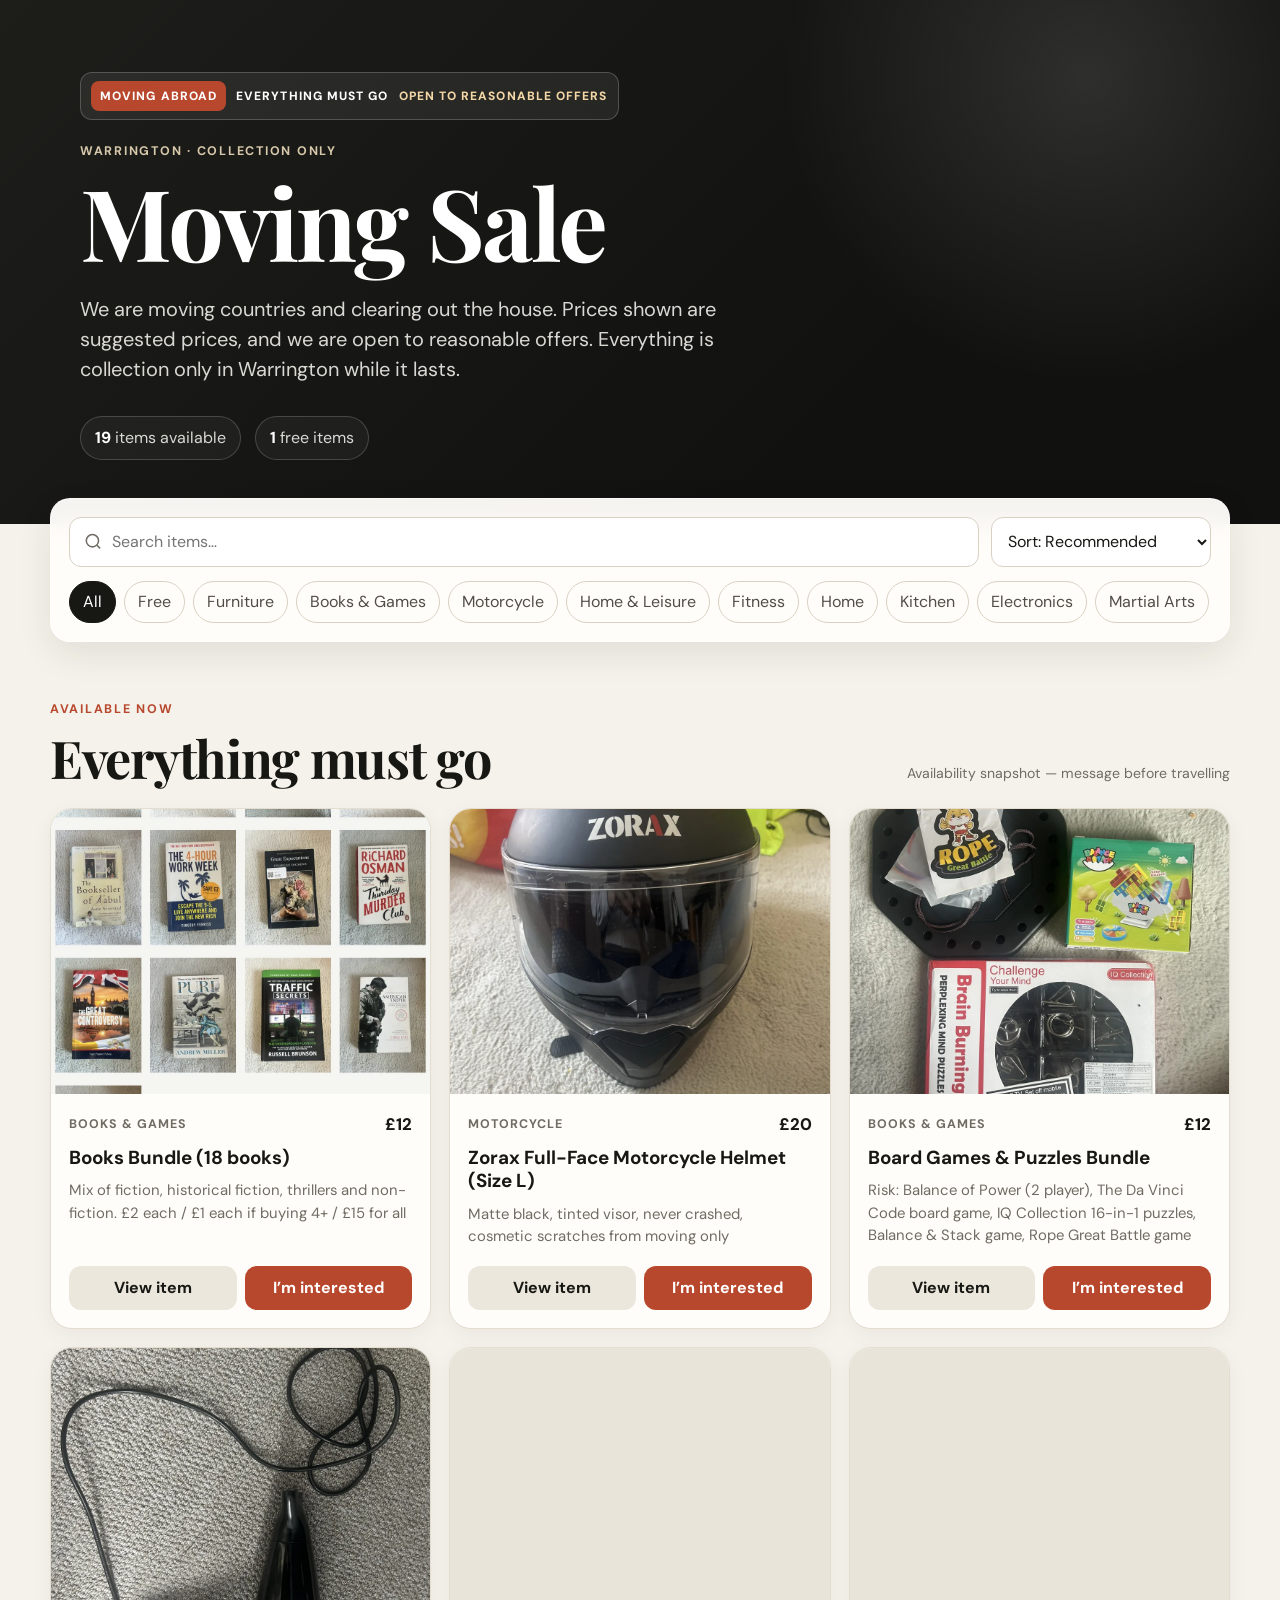
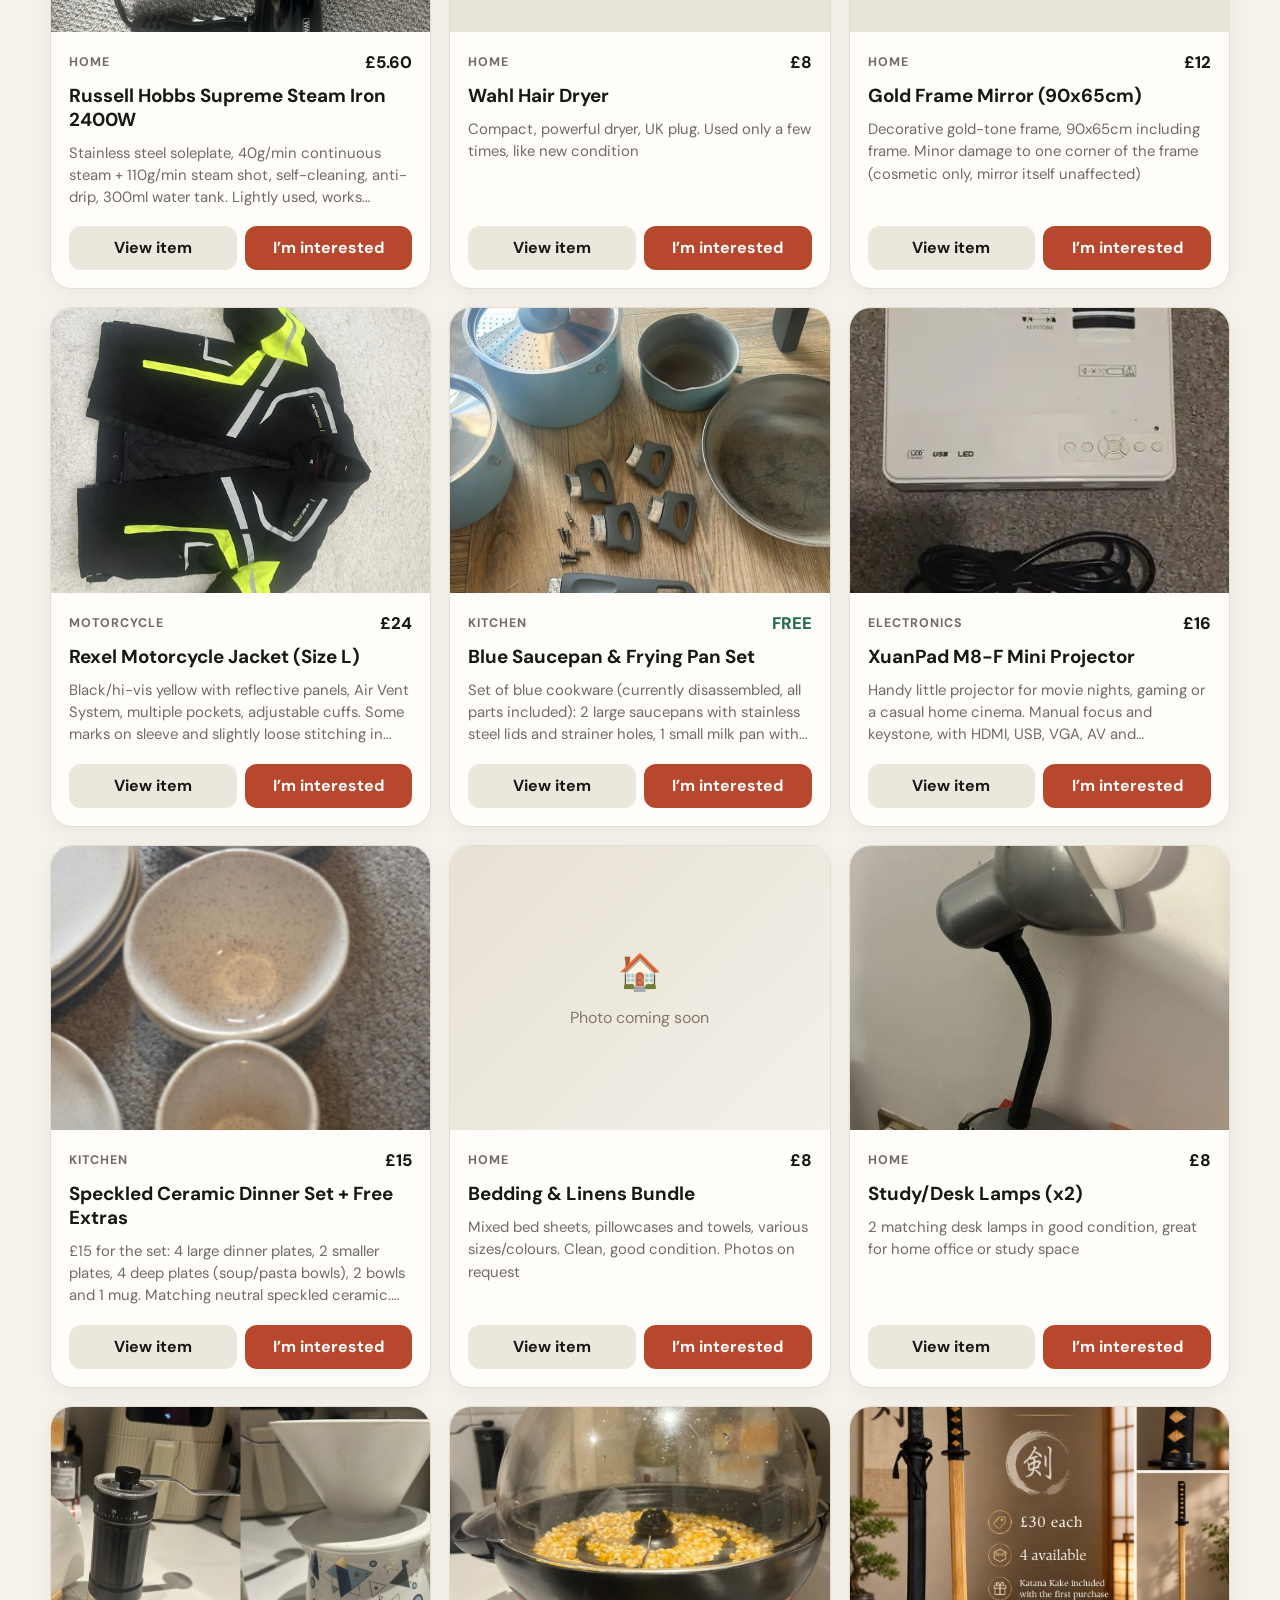
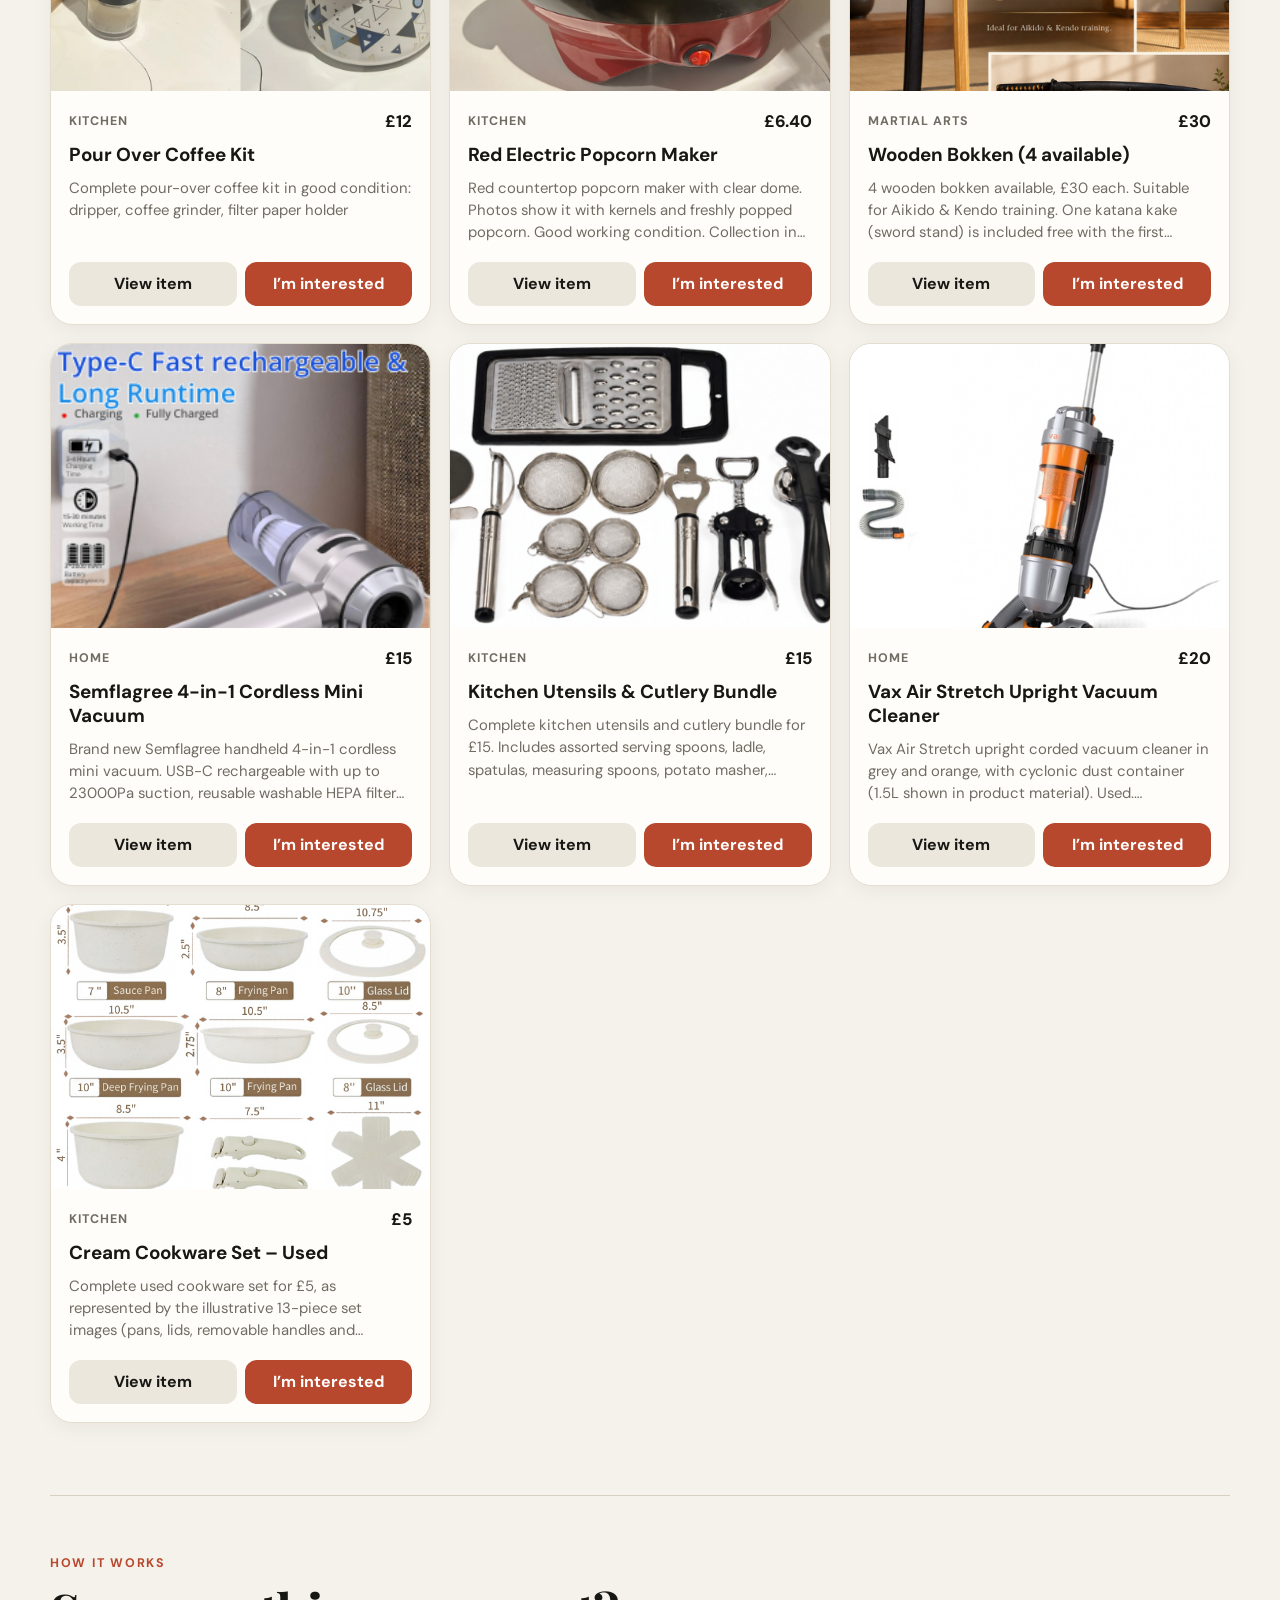
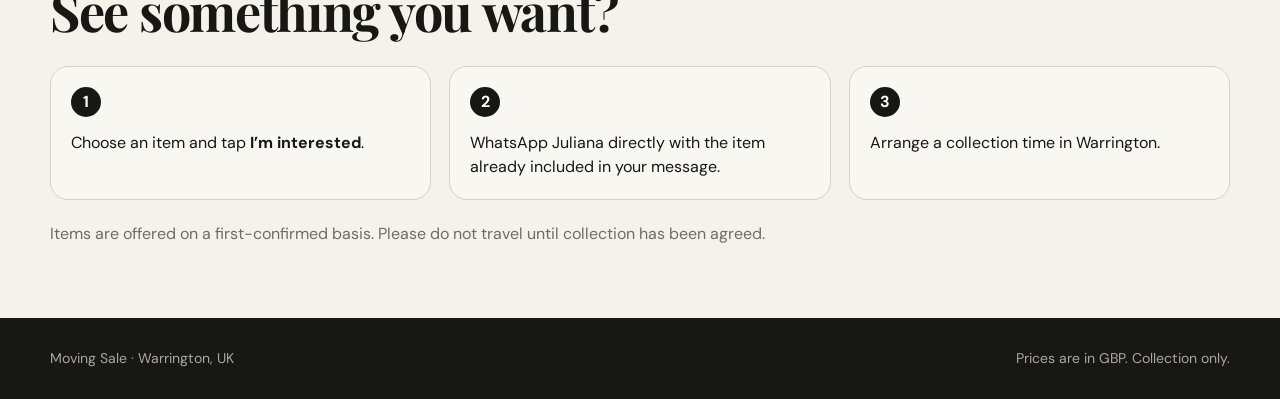
==== index.html @ 08fee7b8 "Refresh catalogue after three sold items" ====
<!doctype html>
<html lang="en">
<head>
  <meta charset="utf-8" />
  <meta name="viewport" content="width=device-width, initial-scale=1" />
  <meta name="theme-color" content="#151515" />
  <meta name="description" content="Moving sale in Warrington. Furniture, kitchenware, home items, books and more. Collection only." />
  <title>Moving Sale — Warrington</title>
  <link rel="preconnect" href="https://fonts.googleapis.com">
  <link rel="preconnect" href="https://fonts.gstatic.com" crossorigin>
  <link href="https://fonts.googleapis.com/css2?family=DM+Sans:wght@400;500;600;700&family=Playfair+Display:wght@600;700&display=swap" rel="stylesheet">
  <link rel="stylesheet" href="styles.css?v=20261014-carousel" />
</head>
<body>
  <header class="hero">
    <div class="hero__inner">
      <div class="sale-banner" aria-label="Moving sale notice">
        <span class="sale-banner__flag">MOVING ABROAD</span>
        <span>EVERYTHING MUST GO</span>
        <span class="sale-banner__offer">OPEN TO REASONABLE OFFERS</span>
      </div>
      <p class="eyebrow">WARRINGTON · COLLECTION ONLY</p>
      <h1>Moving Sale</h1>
      <p class="hero__copy">We are moving countries and clearing out the house. Prices shown are suggested prices, and we are open to reasonable offers. Everything is collection only in Warrington while it lasts.</p>
      <div class="hero__stats" aria-label="Sale summary">
        <span><strong id="itemCount">0</strong> items available</span>
        <span><strong id="freeCount">0</strong> free items</span>
      </div>
    </div>
  </header>

  <main>
    <section class="toolbar" aria-label="Catalogue controls">
      <div class="toolbar__top">
        <label class="search">
          <span class="sr-only">Search items</span>
          <svg viewBox="0 0 24 24" aria-hidden="true"><path d="m21 21-4.35-4.35m2.35-5.65A8 8 0 1 1 3 11a8 8 0 0 1 16 0Z"/></svg>
          <input id="searchInput" type="search" placeholder="Search items…" autocomplete="off" />
        </label>
        <select id="sortSelect" aria-label="Sort items">
          <option value="default">Sort: Recommended</option>
          <option value="priceAsc">Price: low to high</option>
          <option value="priceDesc">Price: high to low</option>
          <option value="name">Name: A–Z</option>
        </select>
      </div>
      <div id="filterBar" class="filters" aria-label="Filter by category"></div>
    </section>

    <section class="catalogue-wrap">
      <div class="catalogue-head">
        <div>
          <p class="section-kicker">AVAILABLE NOW</p>
          <h2>Everything must go</h2>
        </div>
        <p id="syncStatus" class="sync-status">Checking live availability…</p>
      </div>
      <div id="productGrid" class="product-grid" aria-live="polite"></div>
      <div id="emptyState" class="empty-state" hidden>
        <p>No items match that search.</p>
        <button id="resetFilters" class="text-button">Show everything</button>
      </div>
    </section>

    <section class="how-it-works">
      <div>
        <p class="section-kicker">HOW IT WORKS</p>
        <h2>See something you want?</h2>
      </div>
      <div class="steps">
        <article><span>1</span><p>Choose an item and tap <strong>I’m interested</strong>.</p></article>
        <article><span>2</span><p>WhatsApp Juliana directly with the item already included in your message.</p></article>
        <article><span>3</span><p>Arrange a collection time in Warrington.</p></article>
      </div>
      <p class="small-note">Items are offered on a first-confirmed basis. Please do not travel until collection has been agreed.</p>
    </section>
  </main>

  <footer>
    <p>Moving Sale · Warrington, UK</p>
    <p>Prices are in GBP. Collection only.</p>
  </footer>

  <dialog id="itemDialog" class="item-dialog">
    <button id="dialogClose" class="dialog-close" aria-label="Close">×</button>
    <div id="dialogContent"></div>
  </dialog>

  <div id="toast" class="toast" role="status" aria-live="polite"></div>

  <script src="app.js?v=20261014-sold-update" defer></script>
  <script src="catalogue-extra.js?v=20261014-newproducts" defer></script>
</body>
</html>
---- styles.css ----
:root {
  --bg: #f5f2eb;
  --surface: #fffdf9;
  --surface-2: #ece7dc;
  --ink: #171714;
  --muted: #6f6c64;
  --line: #d8d1c3;
  --accent: #b8482d;
  --accent-dark: #87301d;
  --green: #276c4b;
  --shadow: 0 12px 35px rgba(32, 28, 20, .09);
  --radius: 22px;
}

* { box-sizing: border-box; }
html { scroll-behavior: smooth; }
body {
  margin: 0;
  background: var(--bg);
  color: var(--ink);
  font-family: "DM Sans", system-ui, -apple-system, sans-serif;
  line-height: 1.5;
}
button, input, select { font: inherit; }
button, a { -webkit-tap-highlight-color: transparent; }
img { display: block; max-width: 100%; }
.sr-only { position: absolute; width: 1px; height: 1px; padding: 0; margin: -1px; overflow: hidden; clip: rect(0,0,0,0); white-space: nowrap; border: 0; }

.hero {
  background:
    radial-gradient(circle at 85% 15%, rgba(255,255,255,.12), transparent 26%),
    linear-gradient(135deg, #1d1d1a 0%, #11110f 70%);
  color: white;
  padding: 72px 20px 64px;
}
.hero__inner { width: min(1120px, 100%); margin: 0 auto; }

.sale-banner {
  display: inline-flex;
  align-items: center;
  gap: 10px;
  flex-wrap: wrap;
  margin: 0 0 22px;
  padding: 8px 10px;
  border: 1px solid rgba(255,255,255,.2);
  border-radius: 12px;
  background: rgba(255,255,255,.07);
  color: #fff;
  font-size: .75rem;
  font-weight: 800;
  letter-spacing: .09em;
  text-transform: uppercase;
}
.sale-banner__flag {
  display: inline-block;
  padding: 6px 9px;
  border-radius: 8px;
  background: var(--accent);
  color: white;
}
.sale-banner__offer {
  color: #f3d7a6;
}
.eyebrow, .section-kicker {
  margin: 0 0 12px;
  font-size: .78rem;
  font-weight: 700;
  letter-spacing: .14em;
}
.eyebrow { color: #d7c8ab; }
.hero h1, .catalogue-head h2, .how-it-works h2 {
  font-family: "Playfair Display", Georgia, serif;
  margin: 0;
  letter-spacing: -.025em;
}
.hero h1 { font-size: clamp(3.1rem, 9vw, 6.2rem); line-height: .98; }
.hero__copy { max-width: 680px; margin: 24px 0 0; color: #d9d8d3; font-size: clamp(1.05rem, 2.5vw, 1.25rem); }
.hero__stats { display: flex; gap: 14px; flex-wrap: wrap; margin-top: 32px; }
.hero__stats span { border: 1px solid rgba(255,255,255,.18); border-radius: 999px; padding: 9px 14px; color: #d9d8d3; background: rgba(255,255,255,.04); }
.hero__stats strong { color: #fff; }

main { width: min(1180px, calc(100% - 28px)); margin: 0 auto; }
.toolbar {
  position: relative;
  z-index: 2;
  margin-top: -26px;
  padding: 18px;
  border: 1px solid rgba(255,255,255,.55);
  background: rgba(255,253,249,.96);
  backdrop-filter: blur(12px);
  border-radius: 20px;
  box-shadow: var(--shadow);
}
.toolbar__top { display: grid; grid-template-columns: 1fr 220px; gap: 12px; }
.search { display: flex; align-items: center; gap: 10px; border: 1px solid var(--line); border-radius: 12px; padding: 0 14px; background: white; }
.search svg { width: 19px; height: 19px; fill: none; stroke: currentColor; stroke-width: 2; color: var(--muted); }
.search input { width: 100%; border: 0; outline: none; padding: 12px 0; background: transparent; color: var(--ink); }
select { border: 1px solid var(--line); border-radius: 12px; padding: 0 12px; background: white; color: var(--ink); }
.filters { display: flex; gap: 8px; overflow-x: auto; padding-top: 14px; scrollbar-width: none; }
.filters::-webkit-scrollbar { display: none; }
.filter-button { flex: 0 0 auto; border: 1px solid var(--line); background: transparent; color: #514e48; border-radius: 999px; padding: 8px 13px; cursor: pointer; }
.filter-button:hover, .filter-button.is-active { background: var(--ink); color: white; border-color: var(--ink); }

.catalogue-wrap { padding: 58px 0 72px; }
.catalogue-head { display: flex; justify-content: space-between; align-items: end; gap: 20px; margin-bottom: 24px; }
.section-kicker { color: var(--accent); }
.catalogue-head h2, .how-it-works h2 { font-size: clamp(2rem, 5vw, 3.25rem); line-height: 1.03; }
.sync-status { margin: 0; color: var(--muted); font-size: .88rem; }
.sync-status.live::before { content: "●"; color: var(--green); margin-right: 7px; }

.product-grid { display: grid; grid-template-columns: repeat(3, minmax(0,1fr)); gap: 18px; }
.card {
  position: relative;
  display: flex;
  flex-direction: column;
  min-width: 0;
  overflow: hidden;
  border: 1px solid #e4ddd0;
  border-radius: var(--radius);
  background: var(--surface);
  box-shadow: 0 5px 20px rgba(30,25,18,.05);
  transition: transform .2s ease, box-shadow .2s ease;
}
.card:hover { transform: translateY(-3px); box-shadow: var(--shadow); }
.card__media { aspect-ratio: 4 / 3; overflow: hidden; background: #e9e4da; cursor: pointer; }
.card__media img { width: 100%; height: 100%; object-fit: cover; transition: transform .35s ease; }
.card:hover .card__media img { transform: scale(1.025); }
.placeholder { width: 100%; height: 100%; display: grid; place-items: center; text-align: center; padding: 20px; background: linear-gradient(135deg,#e7e1d5,#f4f0e8); color: #817a6e; }
.placeholder span { display: block; font-size: 2.2rem; margin-bottom: 8px; }
.card__body { display: flex; flex-direction: column; flex: 1; padding: 18px; }
.card__meta { display: flex; justify-content: space-between; align-items: center; gap: 10px; margin-bottom: 9px; }
.category { color: var(--muted); font-size: .78rem; text-transform: uppercase; letter-spacing: .08em; font-weight: 700; }
.price { font-weight: 800; font-size: 1.05rem; }
.price.free { color: var(--green); }
.card h3 { margin: 0; font-size: 1.18rem; line-height: 1.25; }
.card__desc { margin: 10px 0 18px; color: var(--muted); font-size: .93rem; display: -webkit-box; -webkit-line-clamp: 3; -webkit-box-orient: vertical; overflow: hidden; }
.card__actions { display: grid; grid-template-columns: 1fr 1fr; gap: 8px; margin-top: auto; }
.btn { border: 0; border-radius: 12px; padding: 10px 12px; font-weight: 700; cursor: pointer; transition: .18s ease; }
.btn--primary { background: var(--accent); color: white; }
.btn--primary:hover { background: var(--accent-dark); }
.btn--secondary { background: var(--surface-2); color: var(--ink); }
.btn--secondary:hover { background: #ded7c9; }

.empty-state { text-align: center; padding: 70px 20px; color: var(--muted); }
.text-button { border: 0; background: none; color: var(--accent); text-decoration: underline; cursor: pointer; font-weight: 700; }

.how-it-works { border-top: 1px solid var(--line); padding: 58px 0 72px; }
.steps { display: grid; grid-template-columns: repeat(3, 1fr); gap: 18px; margin-top: 28px; }
.steps article { border: 1px solid var(--line); border-radius: 18px; padding: 20px; background: rgba(255,255,255,.34); }
.steps span { display: inline-grid; place-items: center; width: 30px; height: 30px; border-radius: 50%; background: var(--ink); color: white; font-weight: 700; margin-bottom: 14px; }
.steps p { margin: 0; }
.small-note { color: var(--muted); margin: 22px 0 0; }

footer { display: flex; justify-content: space-between; gap: 18px; padding: 30px max(20px, calc((100vw - 1180px)/2)); background: #171714; color: #aaa79e; font-size: .88rem; }
footer p { margin: 0; }

.item-dialog { width: min(900px, calc(100% - 24px)); max-height: min(88vh, 850px); padding: 0; border: 0; border-radius: 24px; background: var(--surface); box-shadow: 0 30px 80px rgba(0,0,0,.32); overflow: auto; }
.item-dialog::backdrop { background: rgba(12,11,9,.72); backdrop-filter: blur(5px); }
.dialog-close { position: sticky; z-index: 4; top: 12px; float: right; margin: 12px 12px -52px 0; width: 40px; height: 40px; border: 0; border-radius: 50%; background: rgba(20,20,18,.86); color: white; font-size: 1.7rem; line-height: 1; cursor: pointer; }
.dialog-grid { display: grid; grid-template-columns: 1.1fr .9fr; }
.dialog-gallery { min-height: 480px; background: #e8e3da; }
.dialog-gallery__main { width: 100%; height: 480px; object-fit: cover; }
.dialog-thumbs { display: flex; gap: 8px; padding: 10px; overflow-x: auto; }
.dialog-thumbs button { width: 70px; height: 58px; flex: 0 0 auto; padding: 0; border: 2px solid transparent; border-radius: 8px; overflow: hidden; background: none; cursor: pointer; }
.dialog-thumbs button.active { border-color: var(--accent); }
.dialog-thumbs img { width: 100%; height: 100%; object-fit: cover; }
.dialog-details { padding: 38px 32px 32px; }
.dialog-details .category { display: block; margin-bottom: 10px; }
.dialog-details h2 { font-family: "Playfair Display", Georgia, serif; font-size: clamp(1.9rem, 4vw, 2.7rem); line-height: 1.05; margin: 0 0 10px; }
.dialog-price { font-size: 1.5rem; font-weight: 800; margin: 0 0 18px; }
.dialog-description { color: #555149; }
.dialog-actions { margin-top: 26px; }
.dialog-actions .btn { width: 100%; padding: 13px 16px; }
.dialog-note { font-size: .82rem; color: var(--muted); margin-top: 10px; }

.toast { position: fixed; z-index: 20; left: 50%; bottom: 24px; transform: translate(-50%, 20px); opacity: 0; pointer-events: none; background: #171714; color: white; border-radius: 999px; padding: 10px 16px; box-shadow: var(--shadow); transition: .22s ease; font-size: .9rem; }
.toast.show { opacity: 1; transform: translate(-50%, 0); }

@media (max-width: 900px) {
  .product-grid { grid-template-columns: repeat(2, minmax(0,1fr)); }
  .dialog-grid { grid-template-columns: 1fr; }
  .dialog-gallery { min-height: auto; }
  .dialog-gallery__main { height: min(55vh, 480px); }
}

@media (max-width: 620px) {
  .hero { padding-top: 58px; padding-bottom: 54px; }
  main { width: min(100% - 18px, 1180px); }
  .toolbar { padding: 12px; border-radius: 16px; }
  .toolbar__top { grid-template-columns: 1fr; }
  select { height: 44px; }
  .catalogue-wrap { padding-top: 42px; }
  .catalogue-head { align-items: start; flex-direction: column; gap: 8px; }
  .product-grid { grid-template-columns: 1fr; gap: 13px; }
  .card { border-radius: 17px; }
  .card__media { aspect-ratio: 16 / 10; }
  .card__body { padding: 15px; }
  .steps { grid-template-columns: 1fr; }
  footer { flex-direction: column; padding: 28px 18px; }
  .dialog-details { padding: 26px 20px; }
  .dialog-gallery__main { height: 42vh; min-height: 300px; }
}


.promo-embed {
  width: 100%;
  height: 100%;
  min-height: 100%;
  border: 0;
  display: block;
  pointer-events: none;
  background: #151515;
}
.promo-embed--dialog {
  min-height: 620px;
  pointer-events: auto;
}
@media (max-width: 700px) {
  .promo-embed--dialog { min-height: 520px; }
}

.gallery-stage{position:relative;overflow:hidden;touch-action:pan-y}
.gallery-stage .dialog-gallery__main{display:block;object-fit:contain;background:#e8e3da}
.gallery-arrow{position:absolute;top:50%;transform:translateY(-50%);width:44px;height:44px;border:0;border-radius:50%;background:rgba(20,20,18,.78);color:#fff;font-size:32px;line-height:1;cursor:pointer;z-index:2}
.gallery-arrow--prev{left:10px}.gallery-arrow--next{right:10px}
.gallery-count{position:absolute;bottom:12px;left:50%;transform:translateX(-50%);padding:5px 12px;border-radius:99px;background:rgba(20,20,18,.78);color:white;font-size:13px}
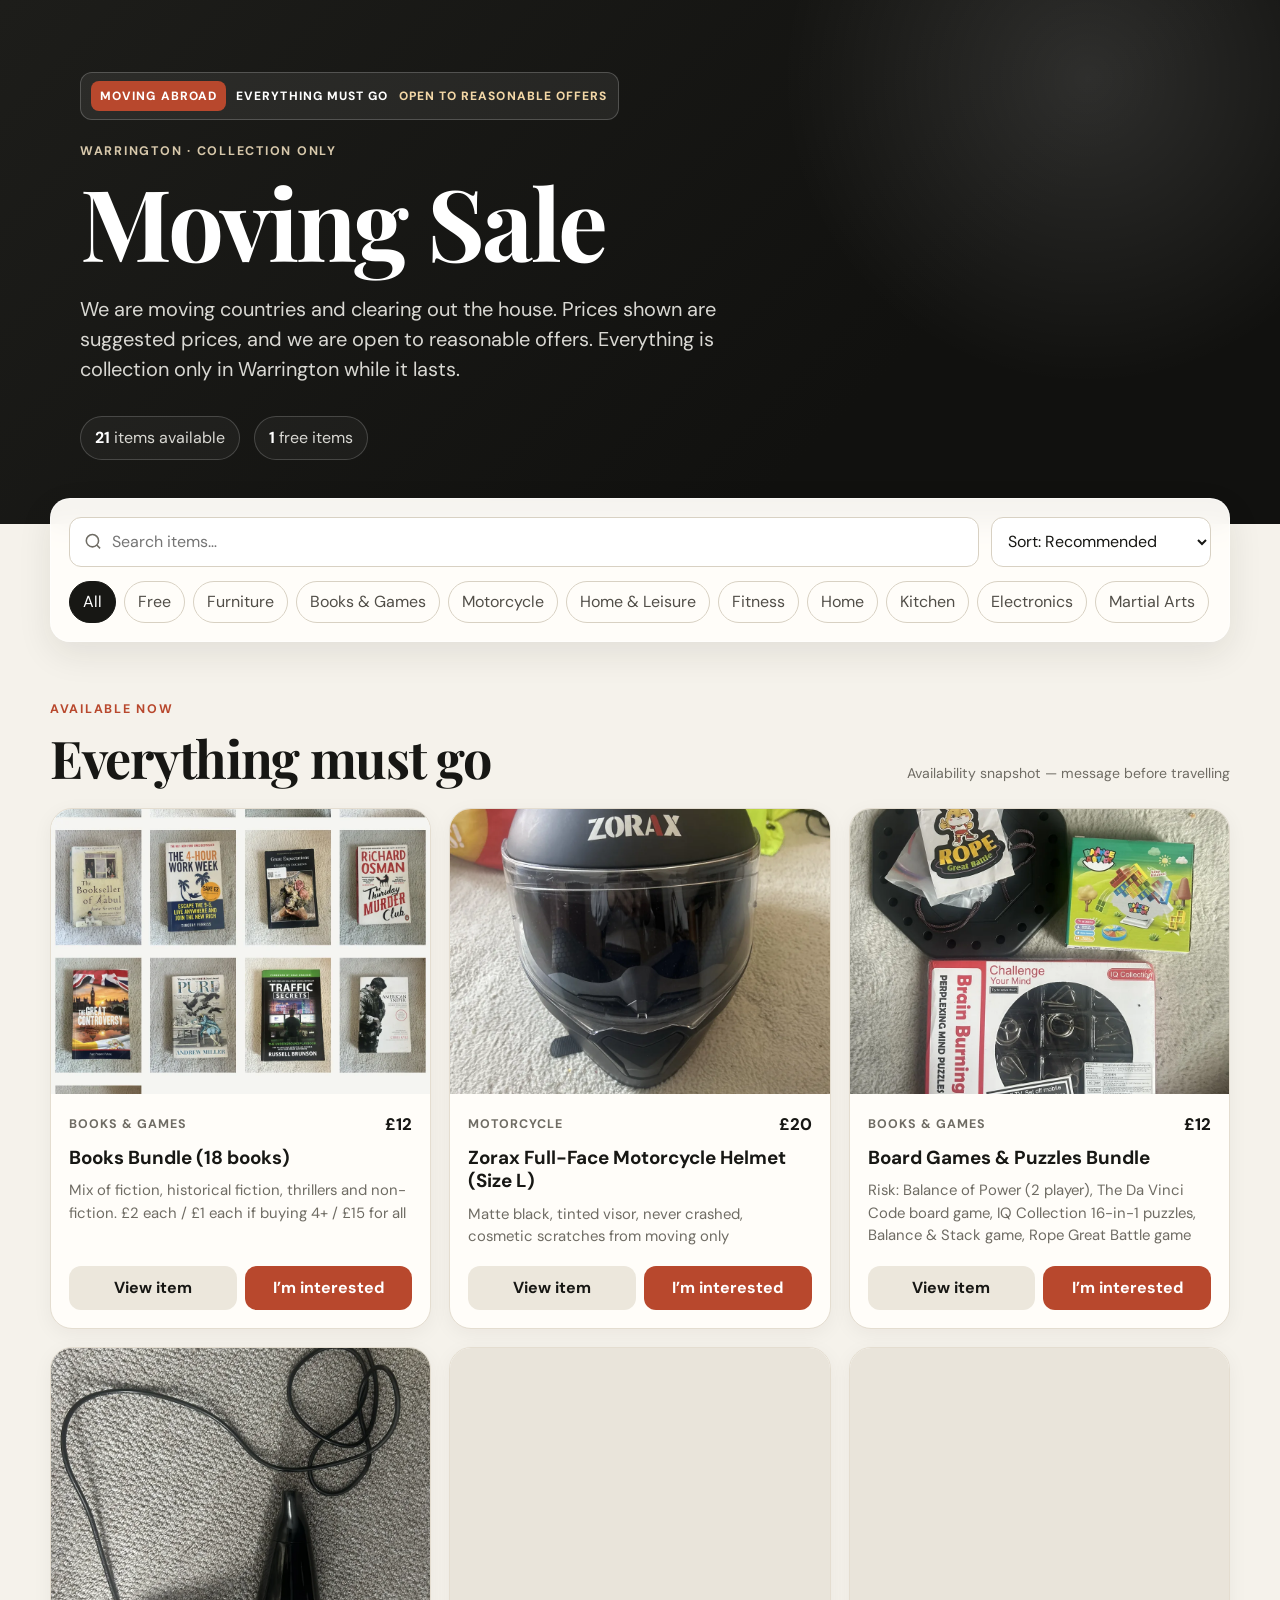
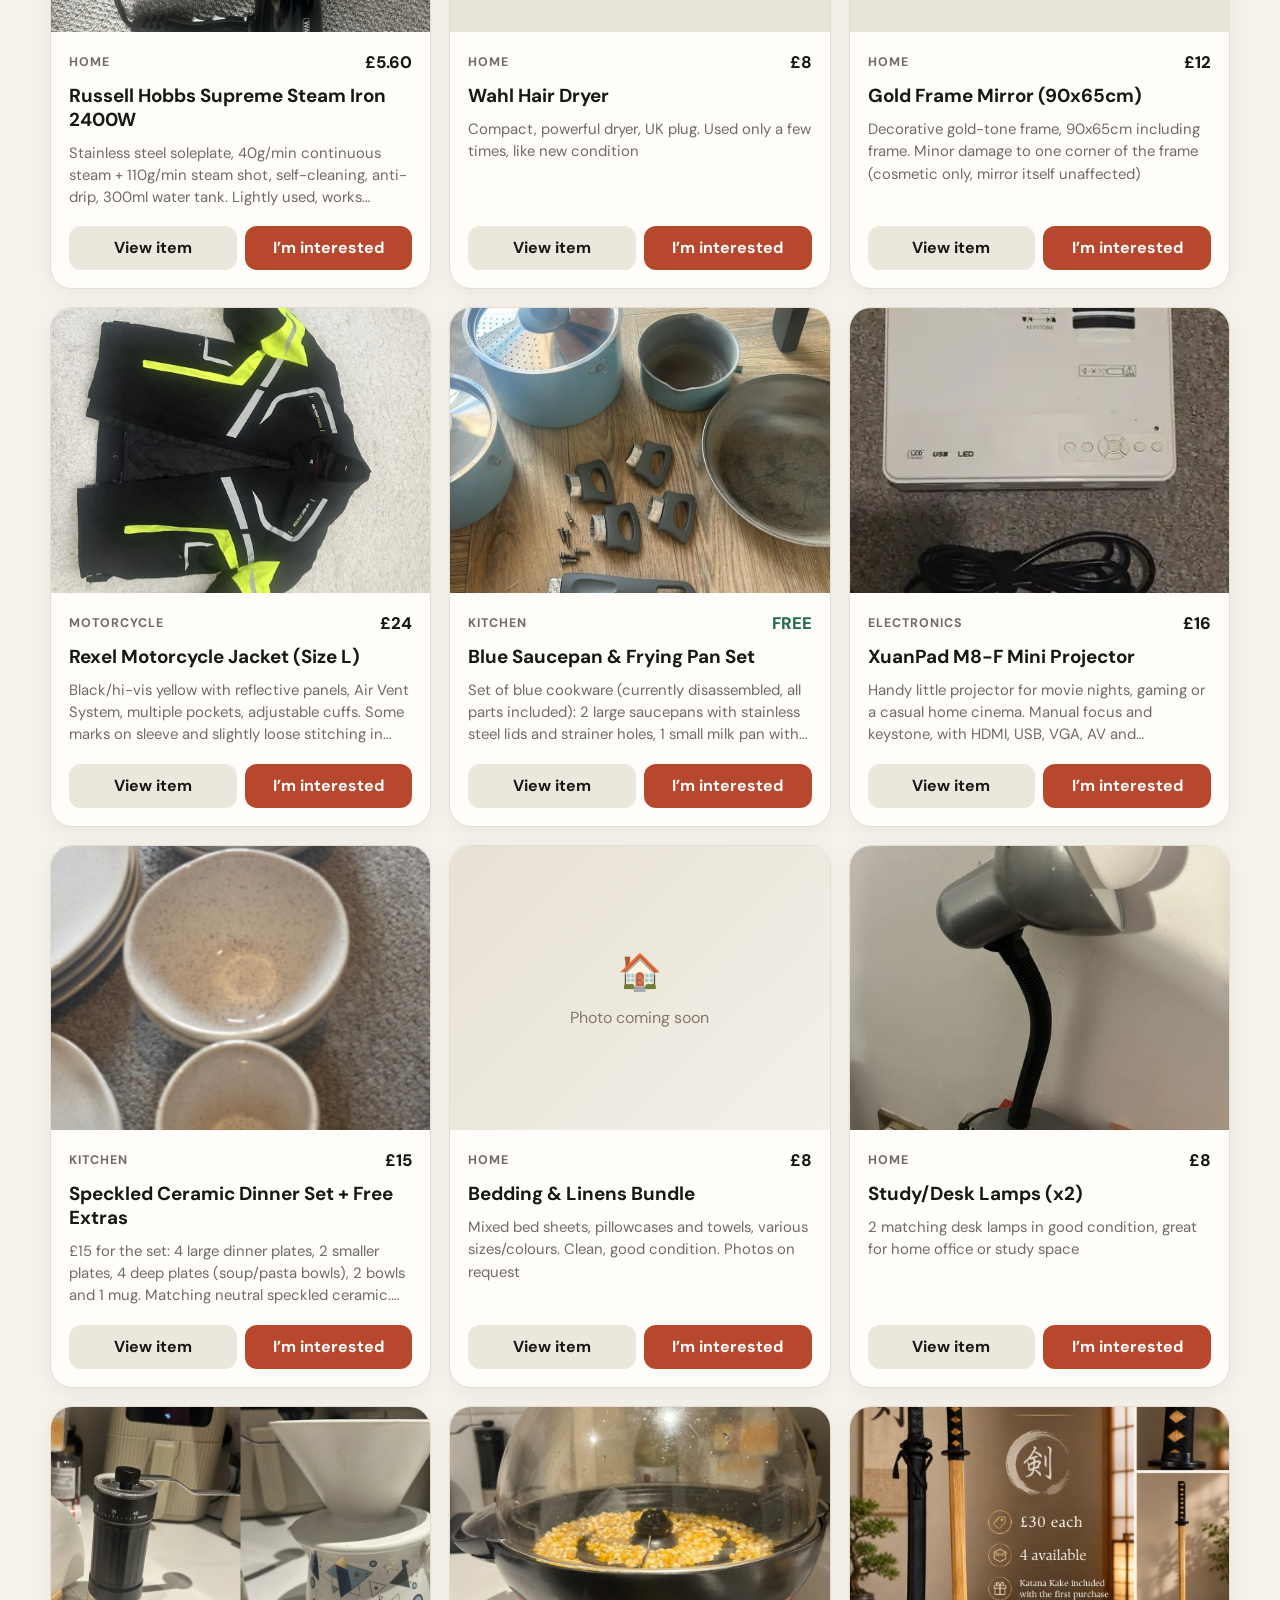
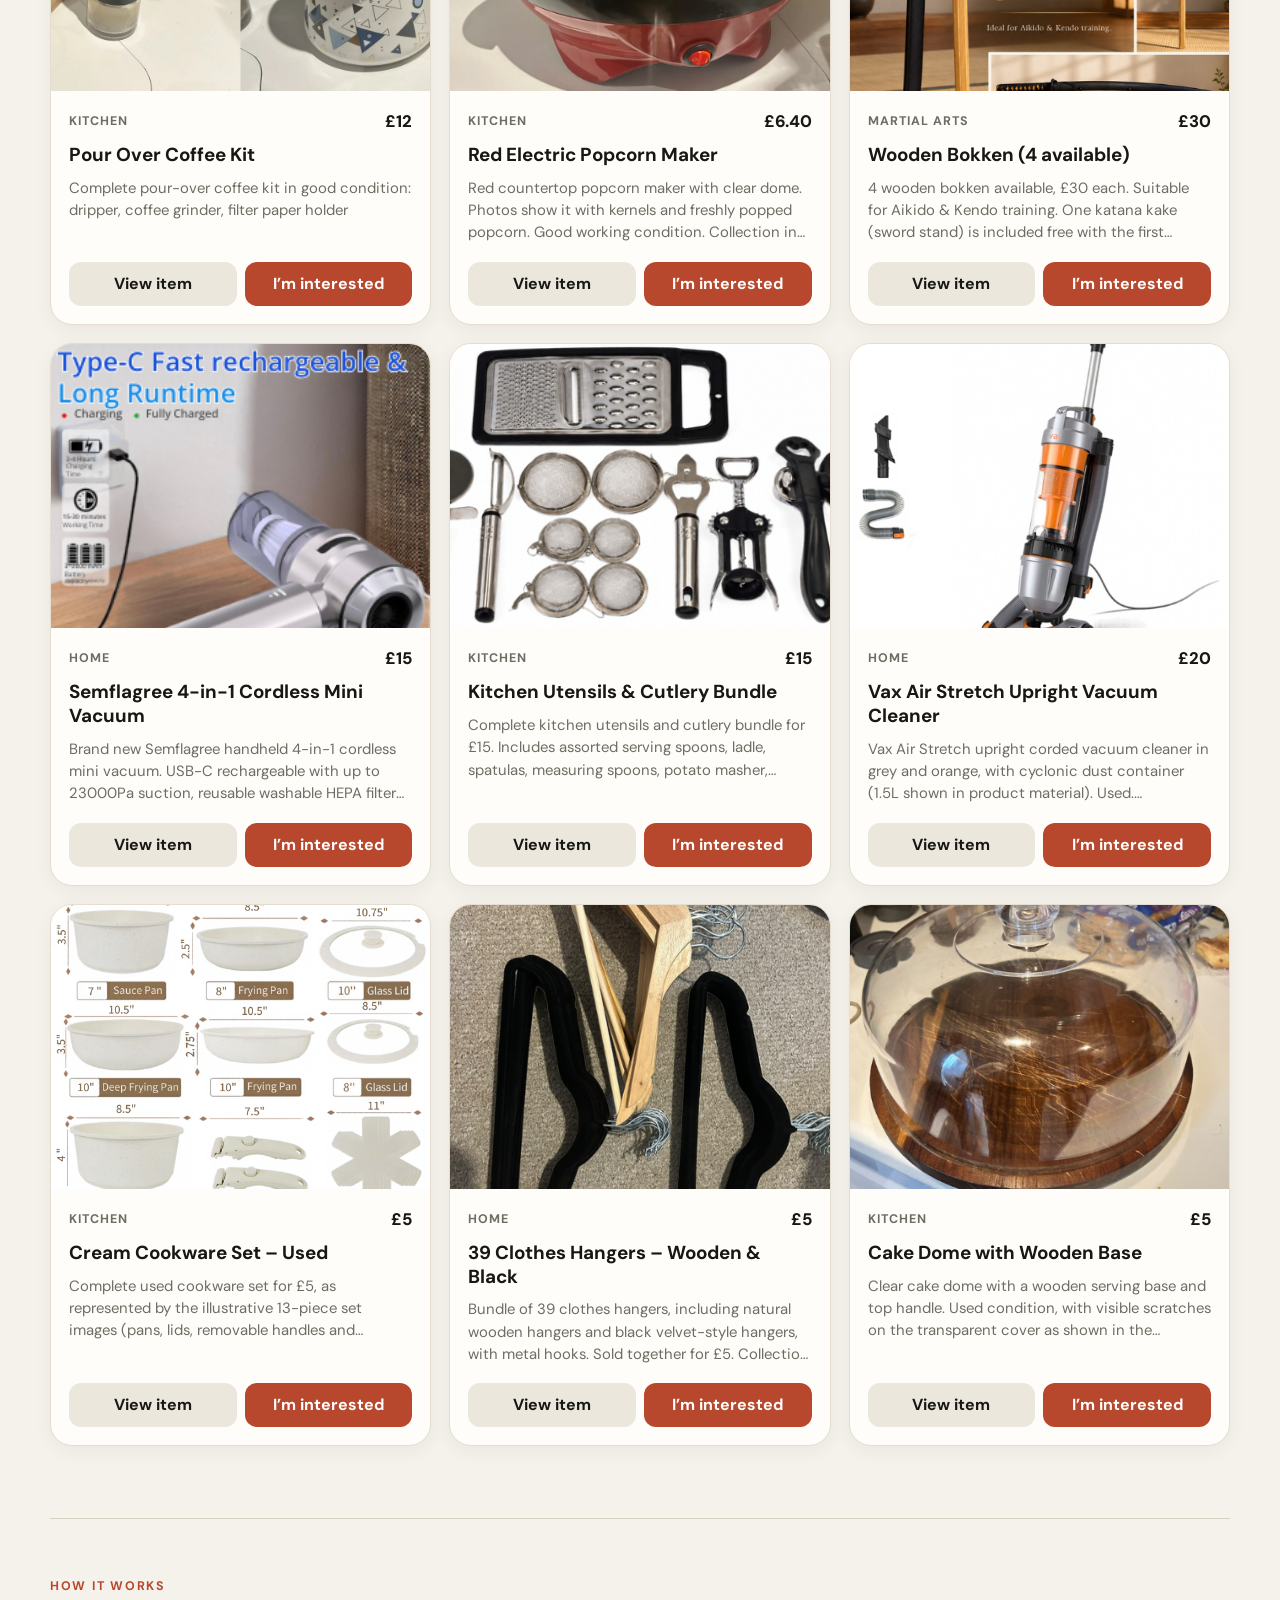
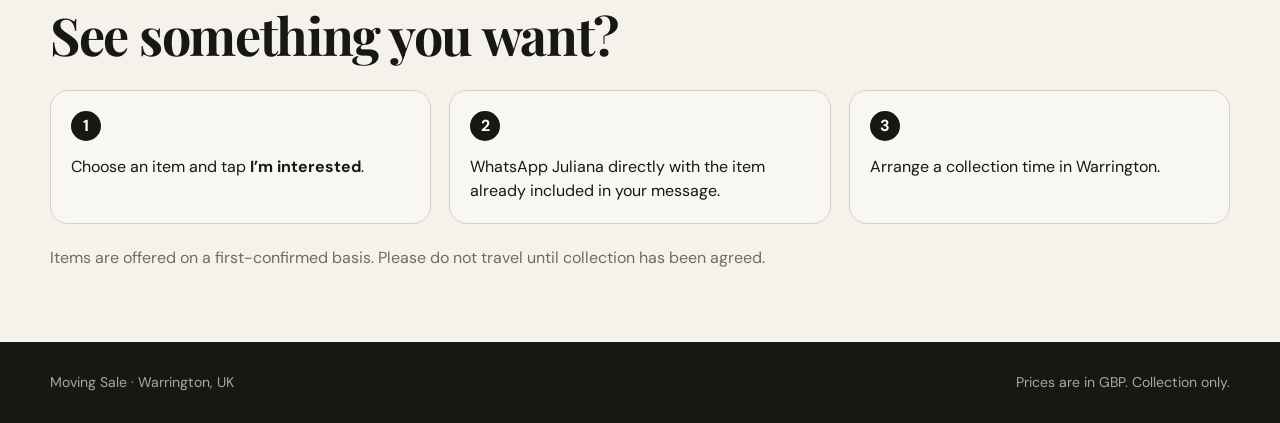
==== commit 92a86794: "Refresh catalog for new hanger and cake dome listings" ====
--- a/index.html
+++ b/index.html
@@ -89,6 +89,6 @@
   <div id="toast" class="toast" role="status" aria-live="polite"></div>
 
   <script src="app.js?v=20261014-sold-update" defer></script>
-  <script src="catalogue-extra.js?v=20261014-newproducts" defer></script>
+  <script src="catalogue-extra.js?v=20261014-hangers-cake" defer></script>
 </body>
 </html>
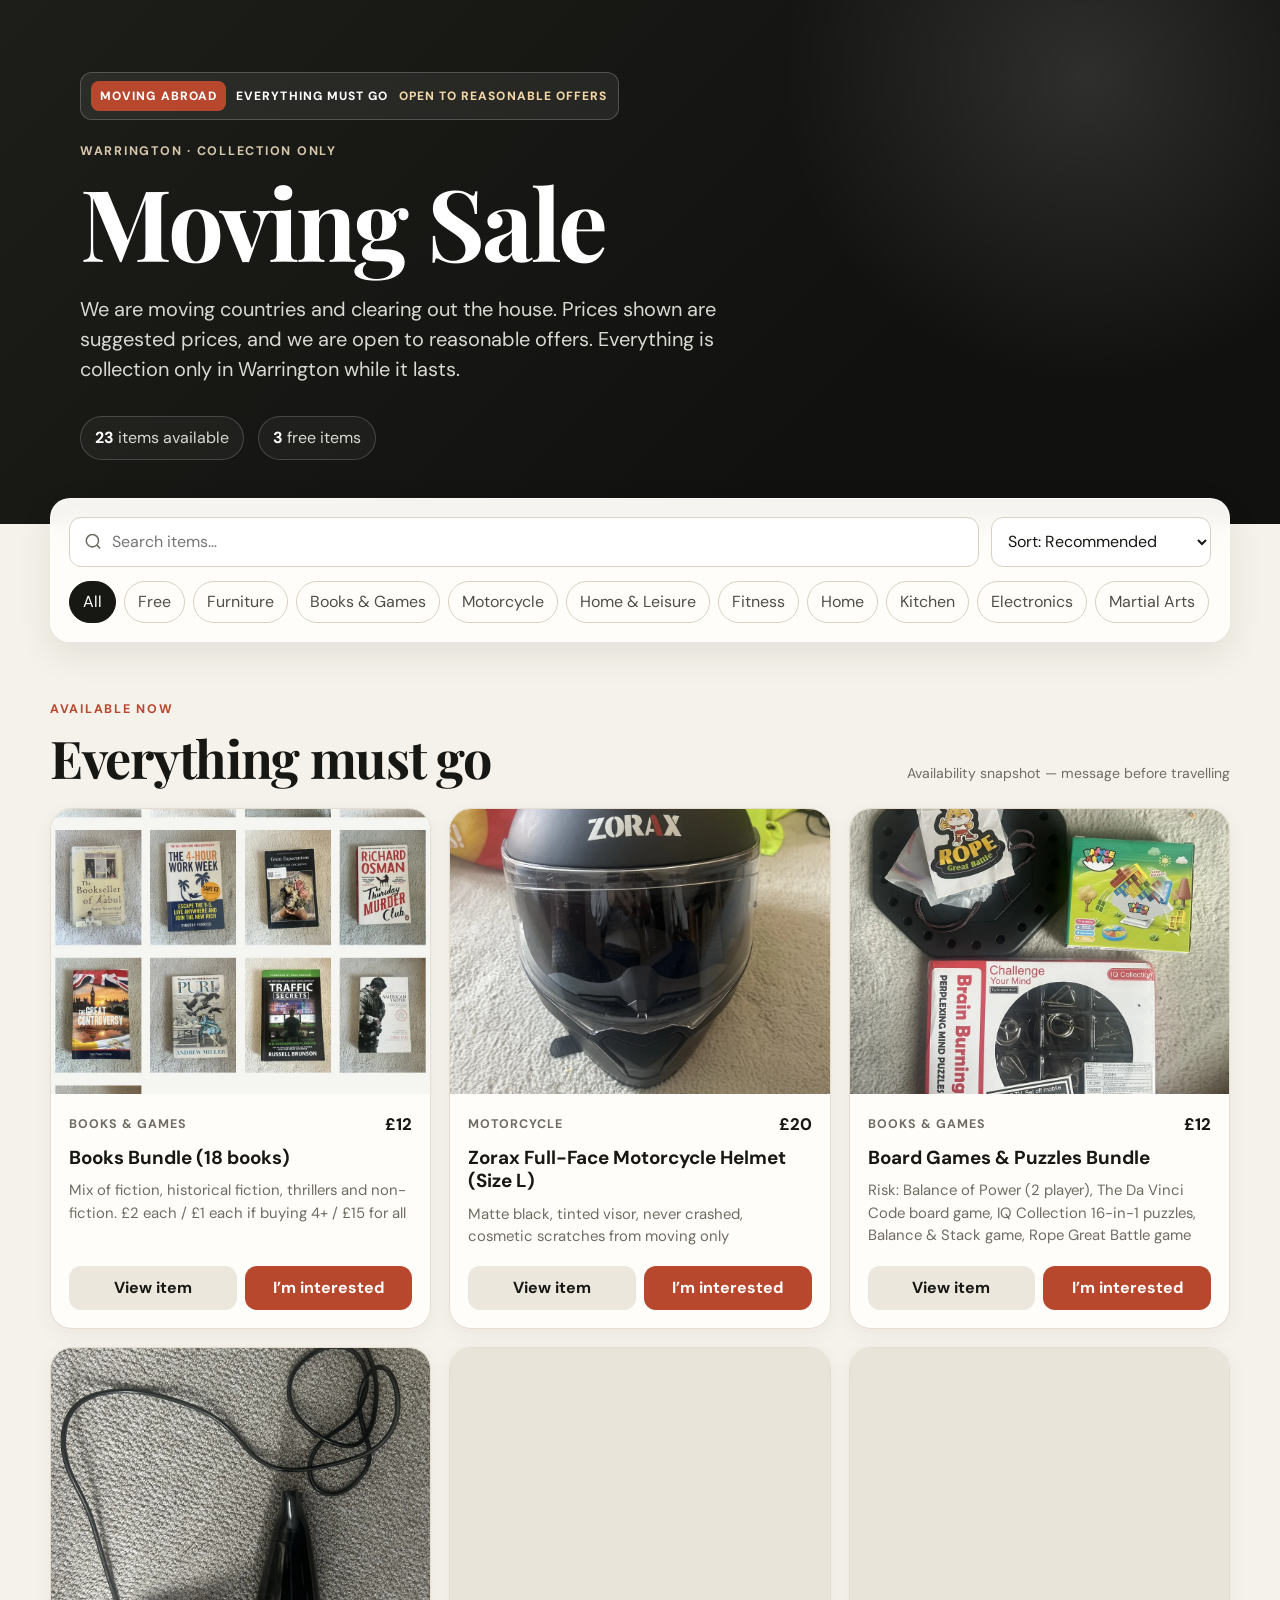
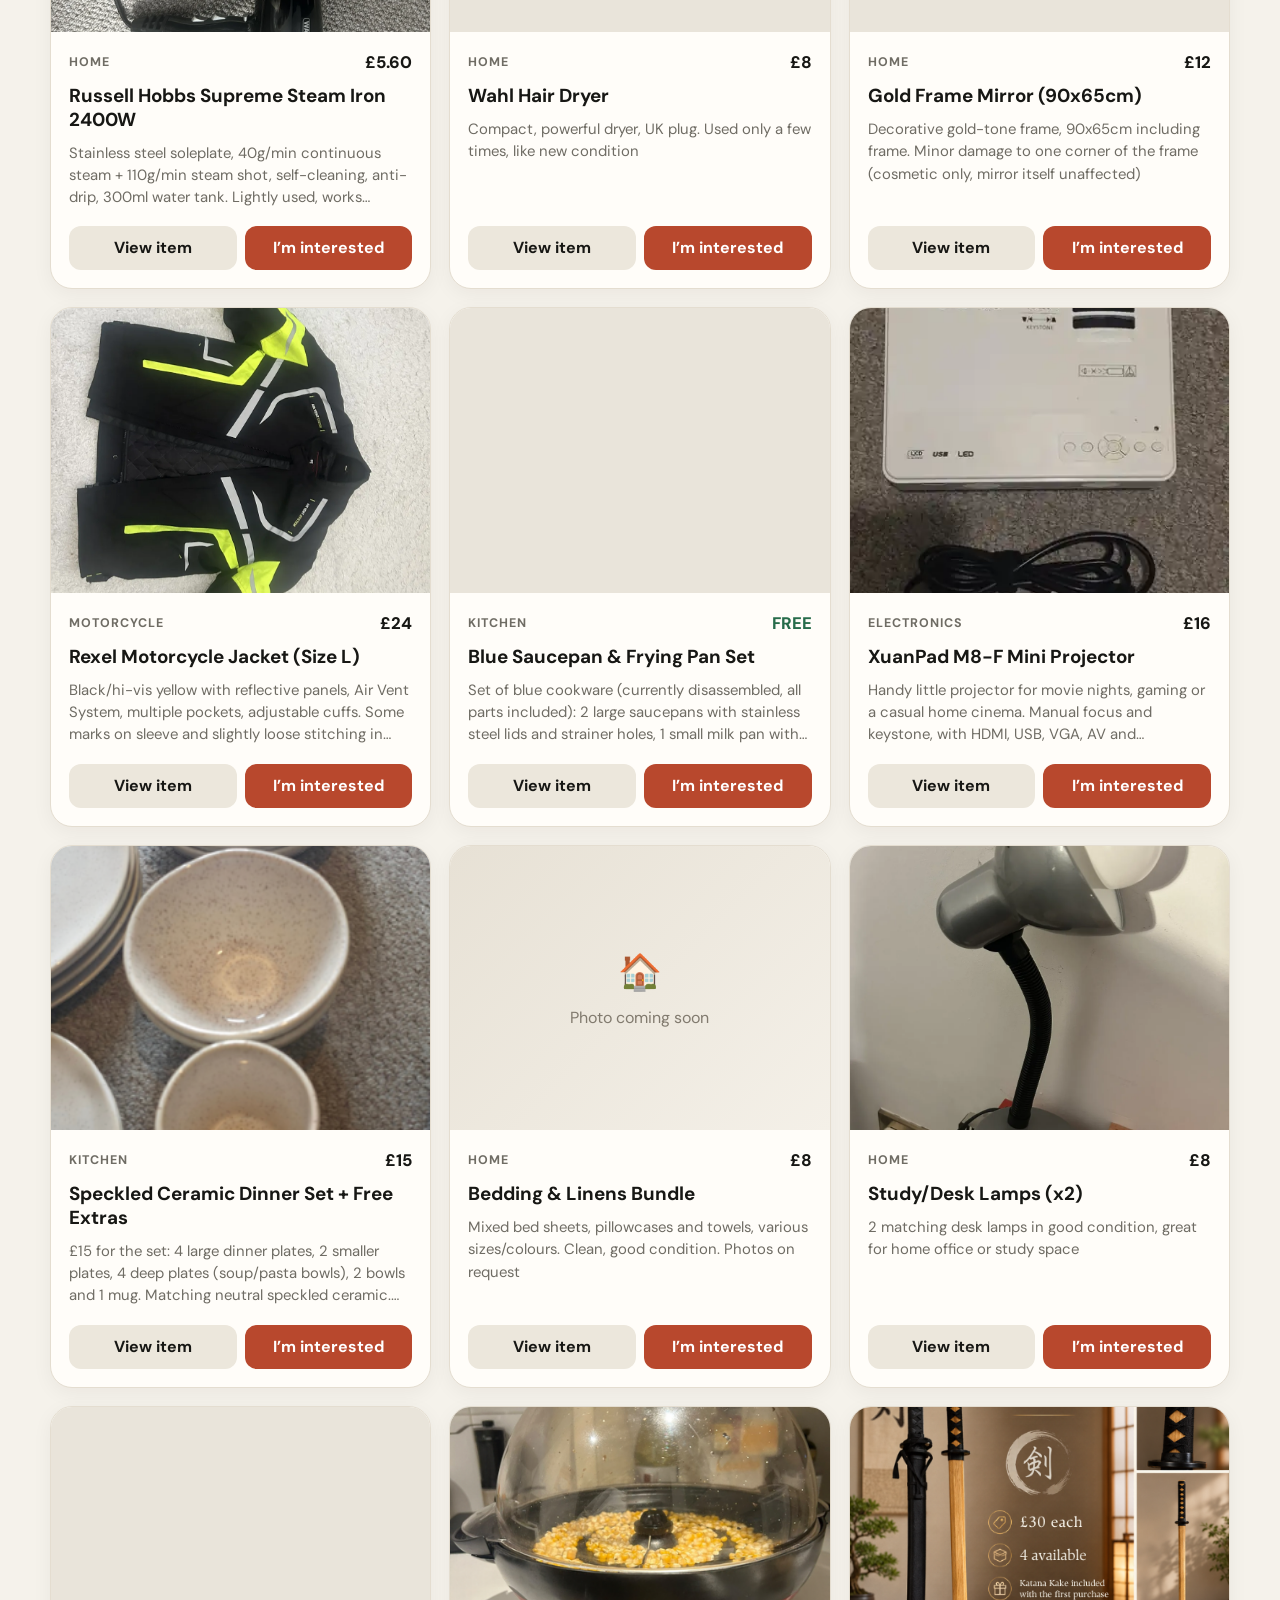
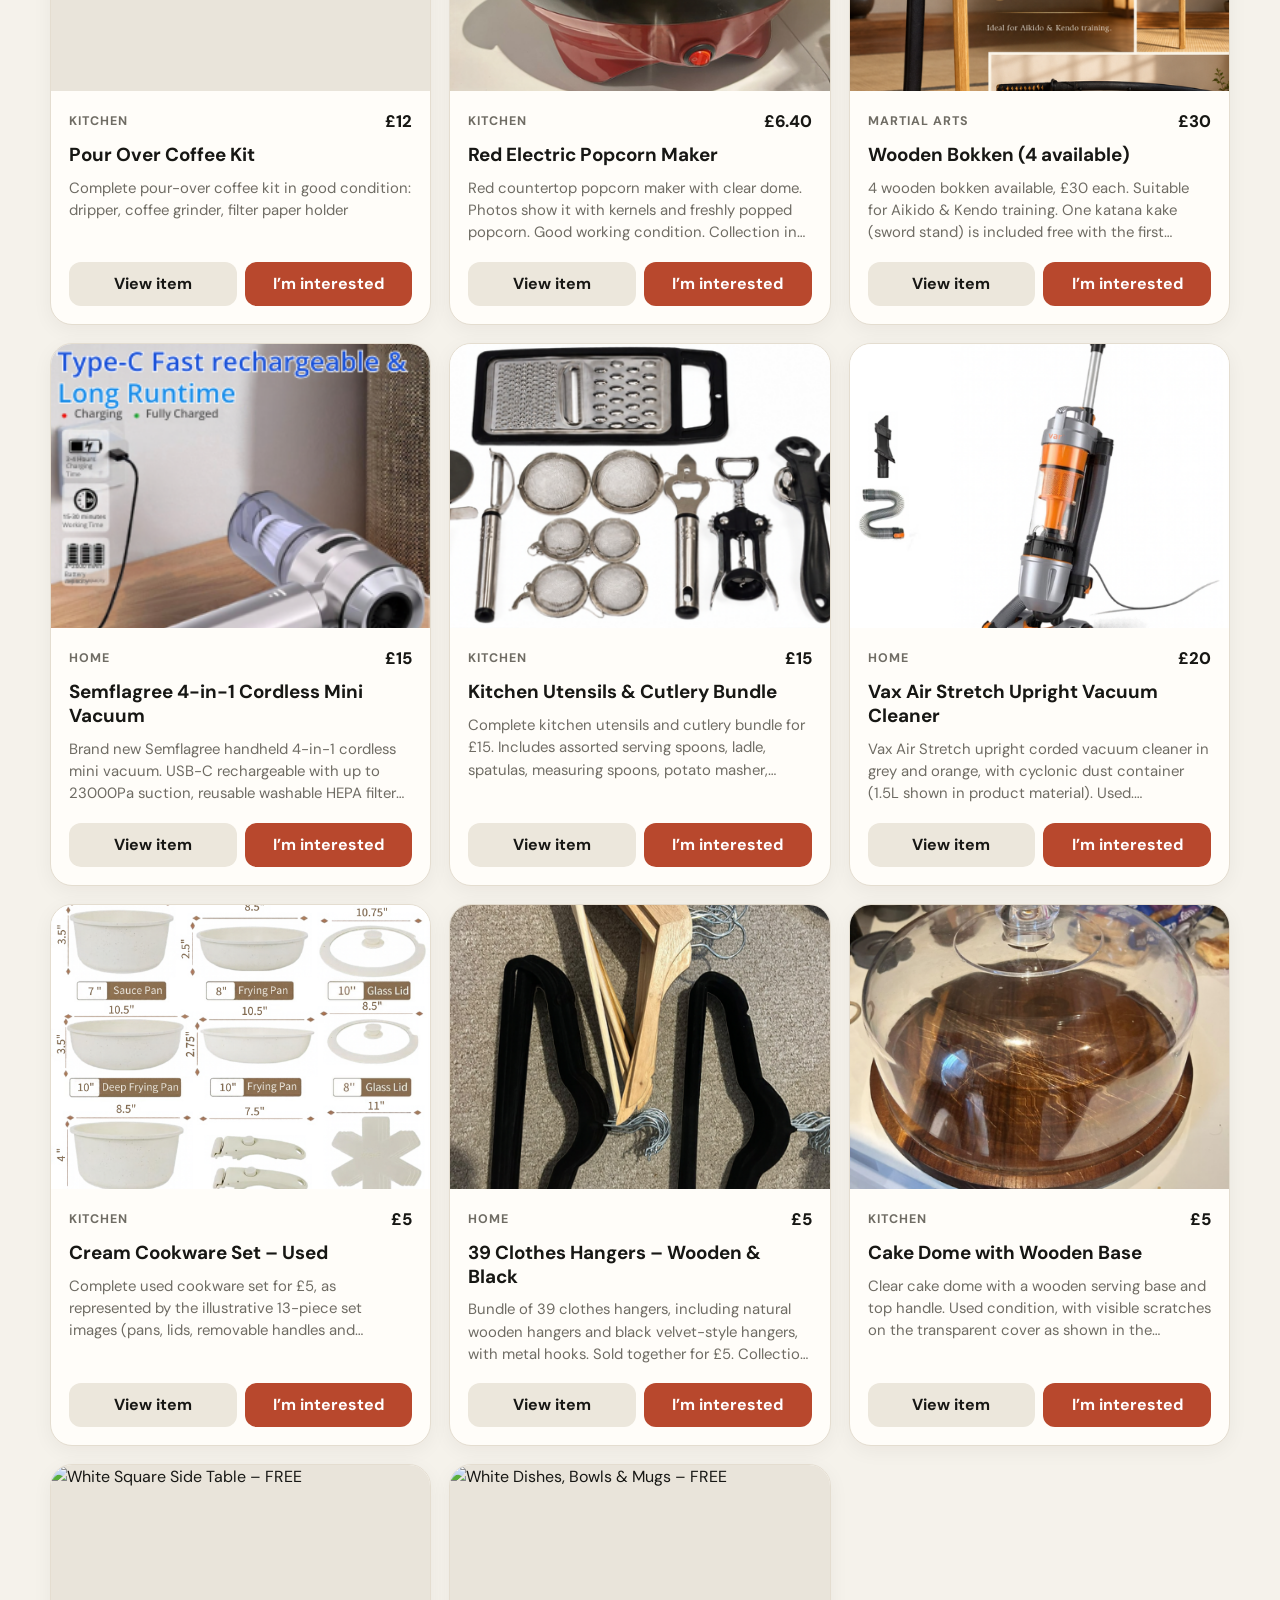
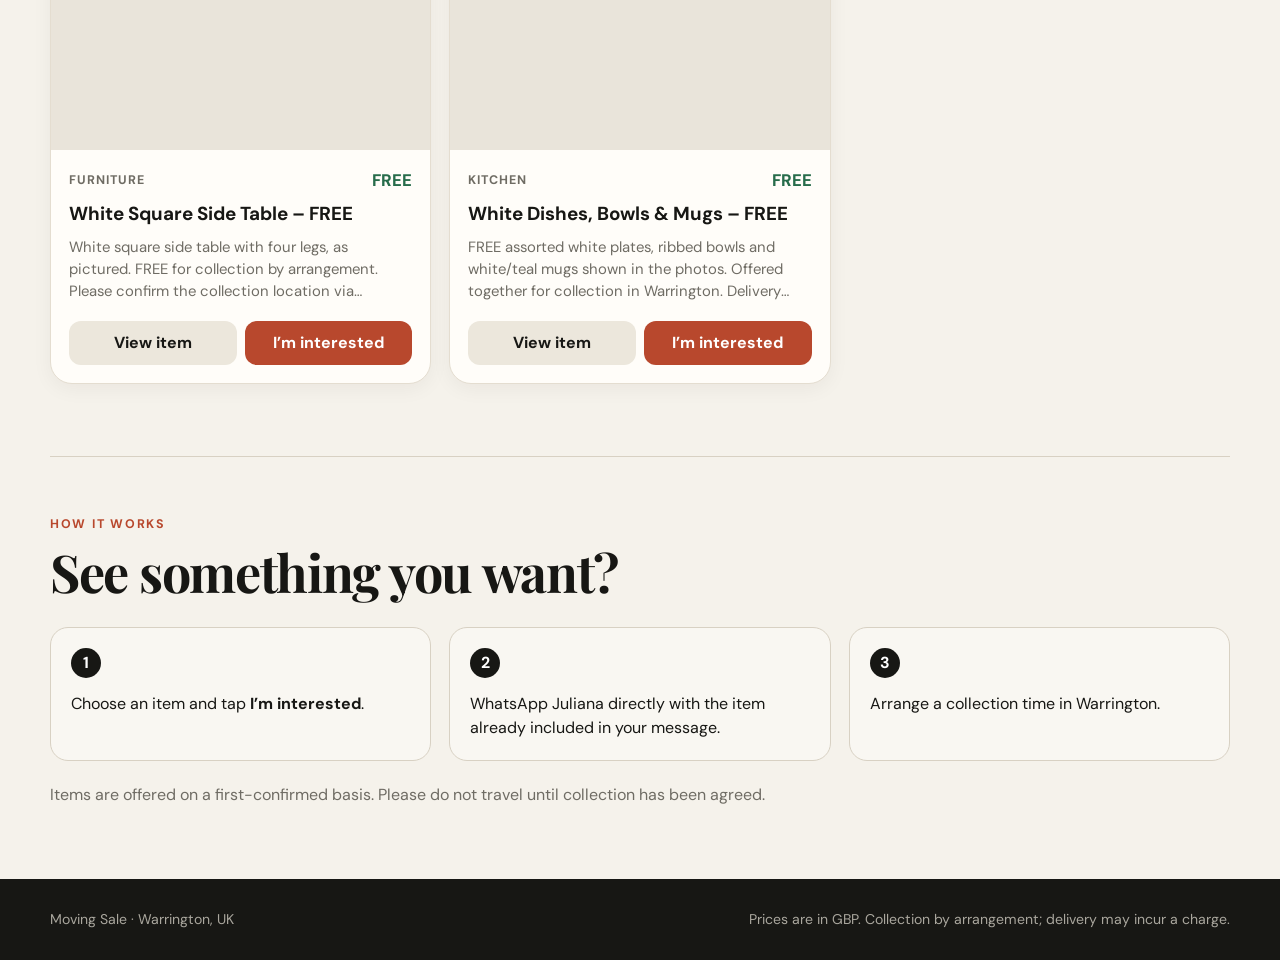
==== commit 41563f5f: "Publish free listings and refresh catalogue cache" ====
--- a/index.html
+++ b/index.html
@@ -78,7 +78,7 @@
 
   <footer>
     <p>Moving Sale · Warrington, UK</p>
-    <p>Prices are in GBP. Collection only.</p>
+    <p>Prices are in GBP. Collection by arrangement; delivery may incur a charge.</p>
   </footer>
 
   <dialog id="itemDialog" class="item-dialog">
@@ -88,7 +88,7 @@
 
   <div id="toast" class="toast" role="status" aria-live="polite"></div>
 
-  <script src="app.js?v=20261014-sold-update" defer></script>
-  <script src="catalogue-extra.js?v=20261014-hangers-cake" defer></script>
+  <script src="app.js?v=20261014-free-items" defer></script>
+  <script src="catalogue-extra.js?v=20261014-free-items" defer></script>
 </body>
 </html>
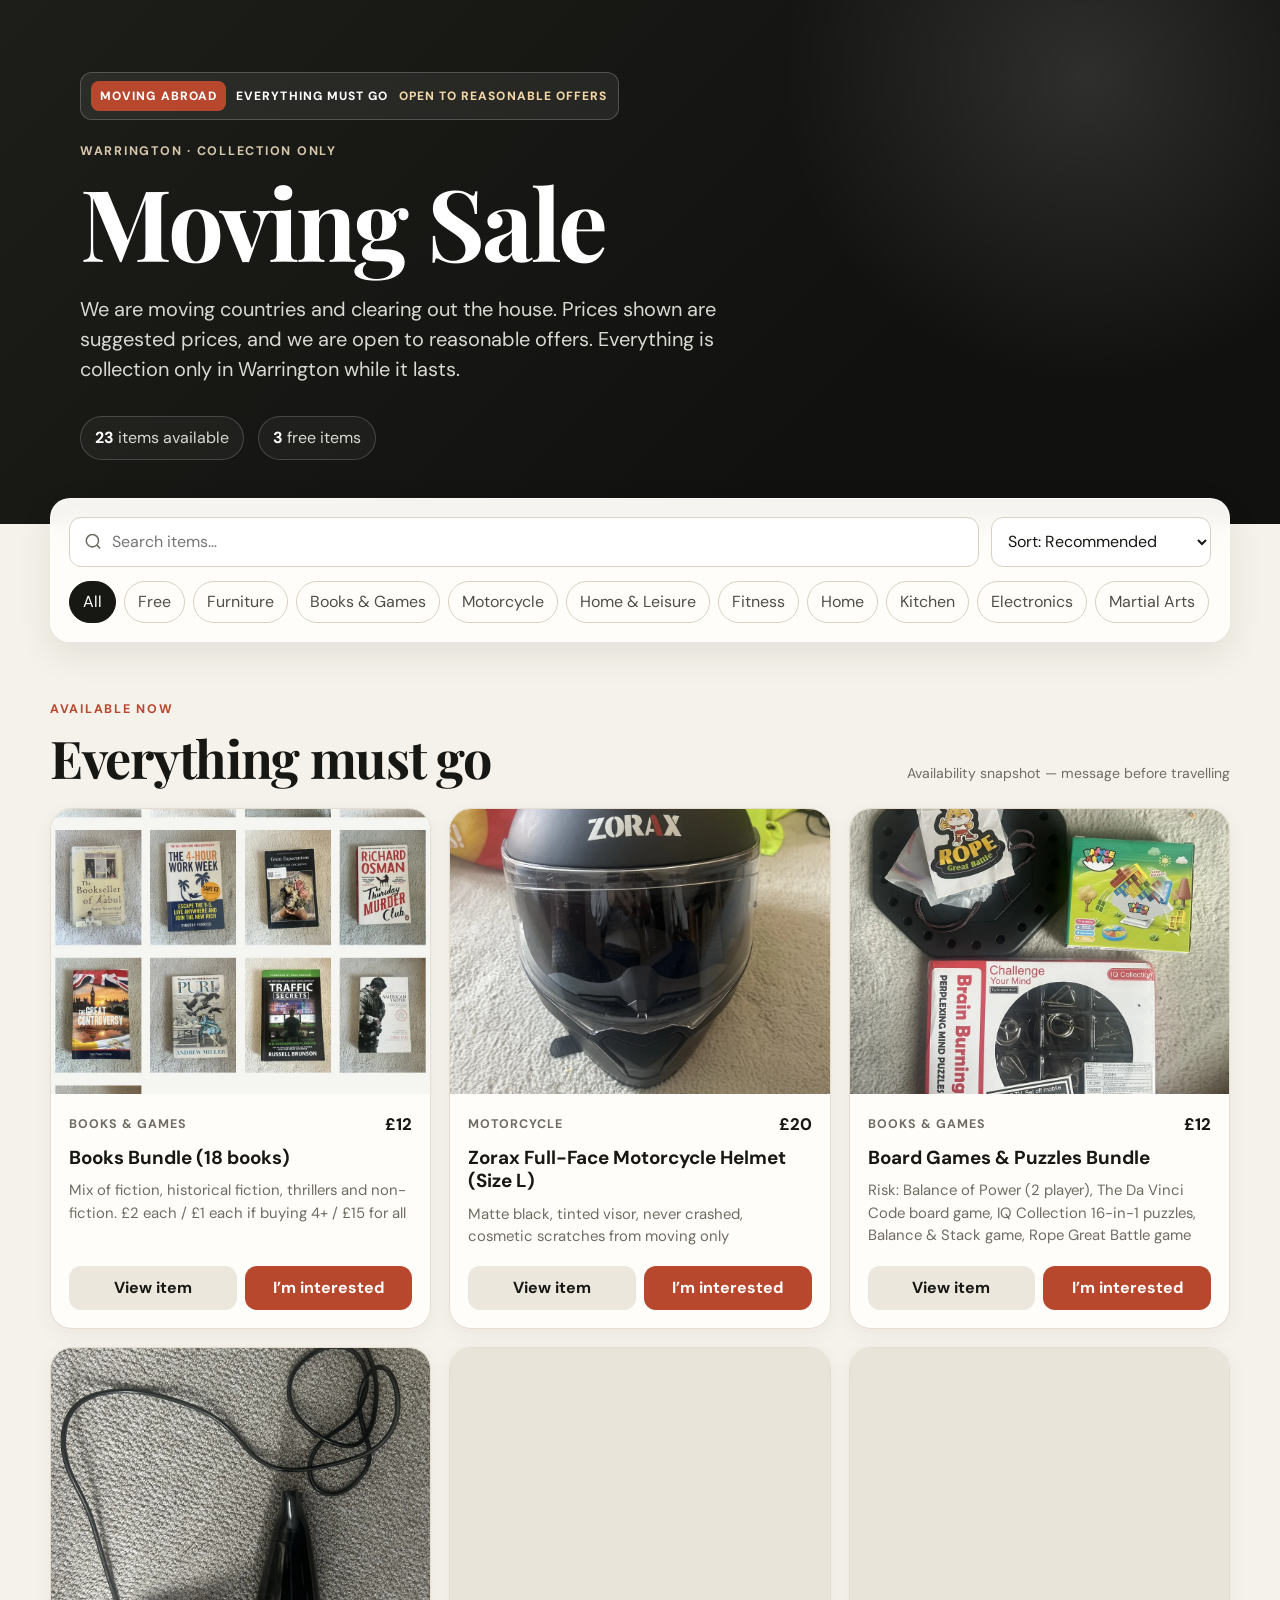
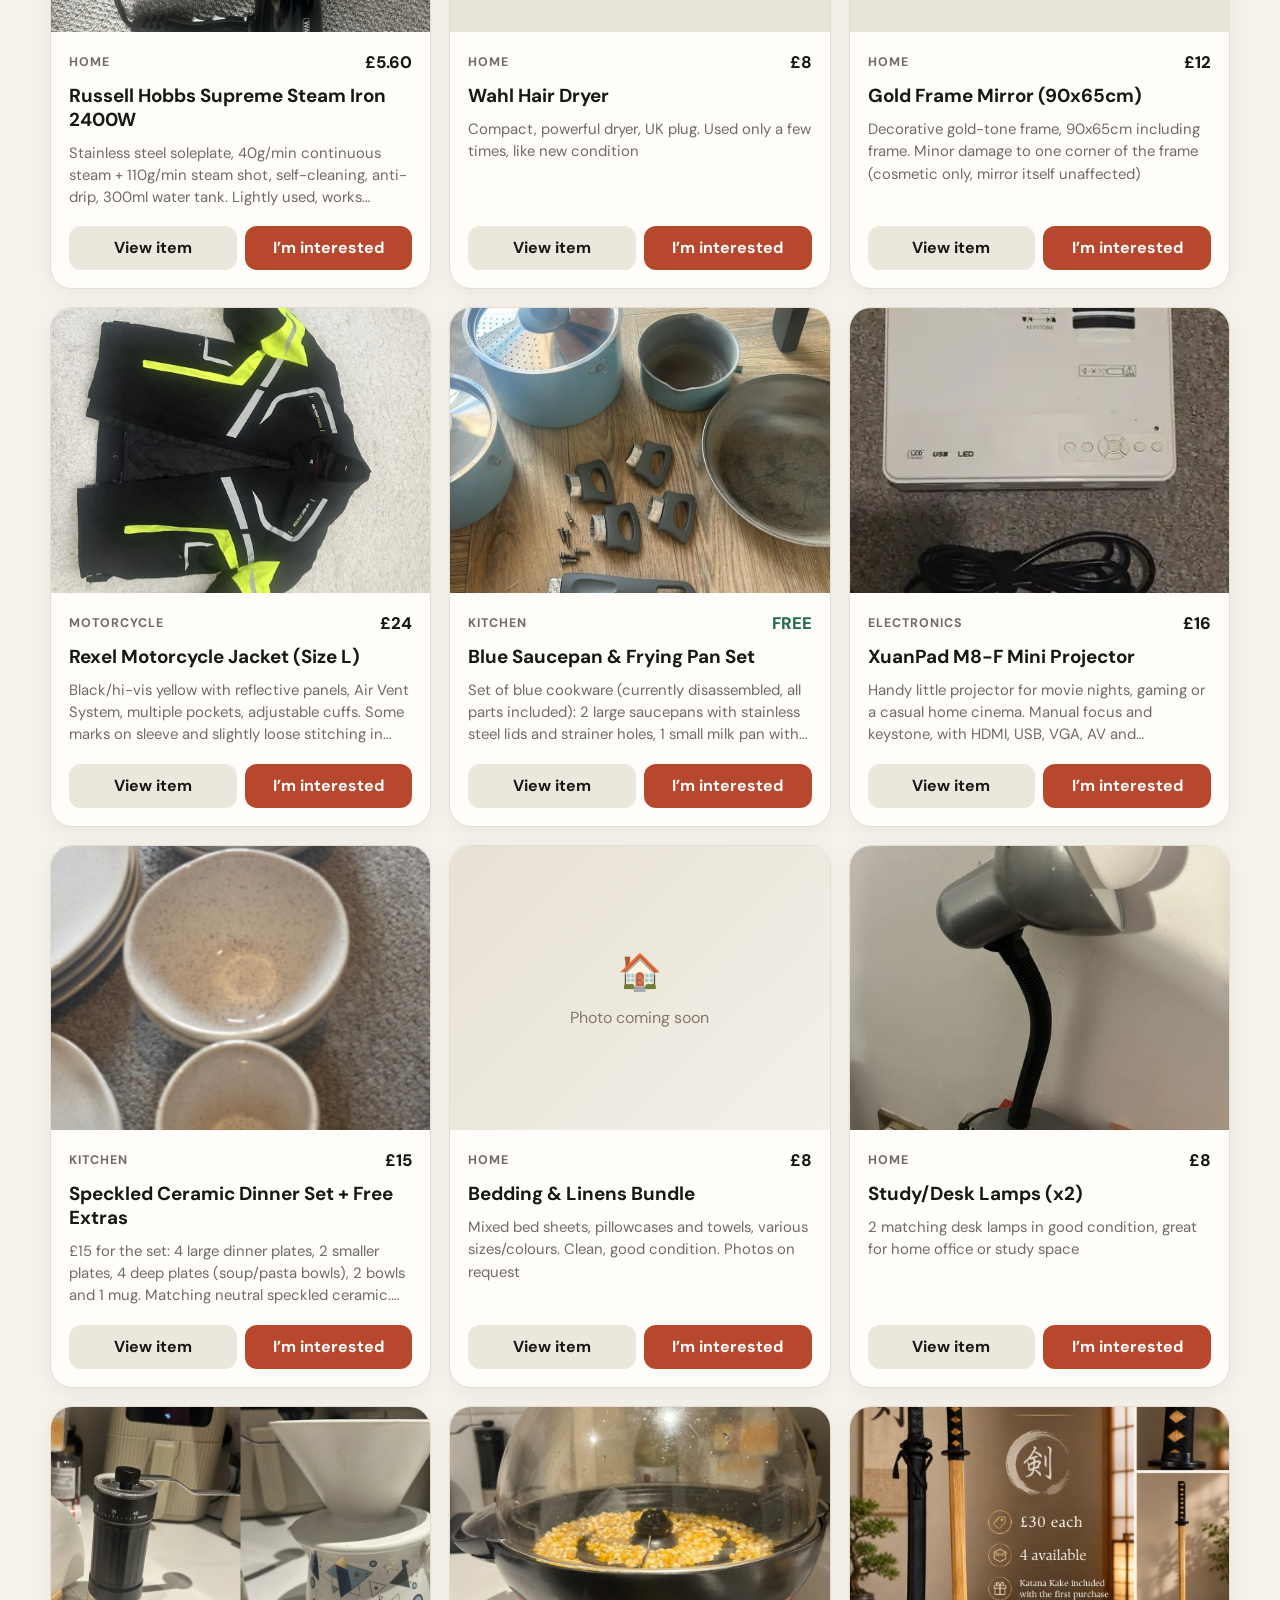
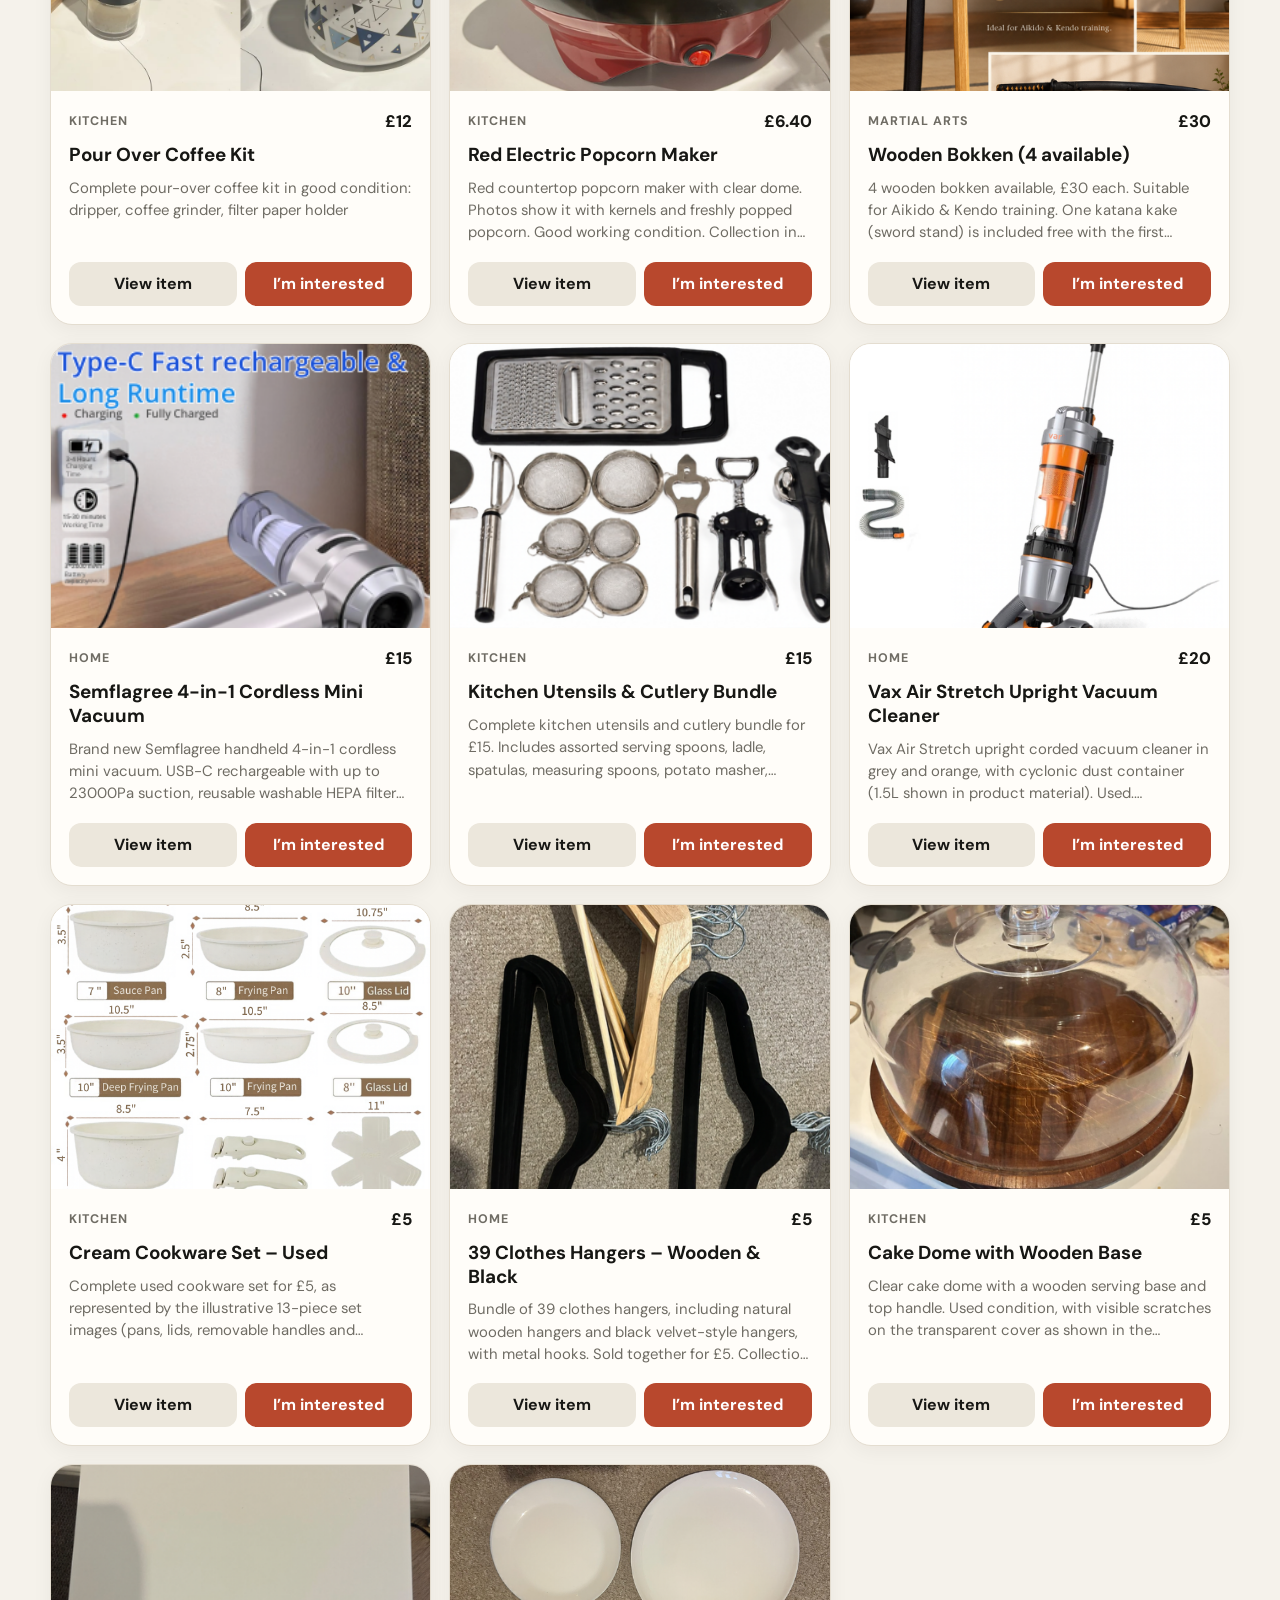
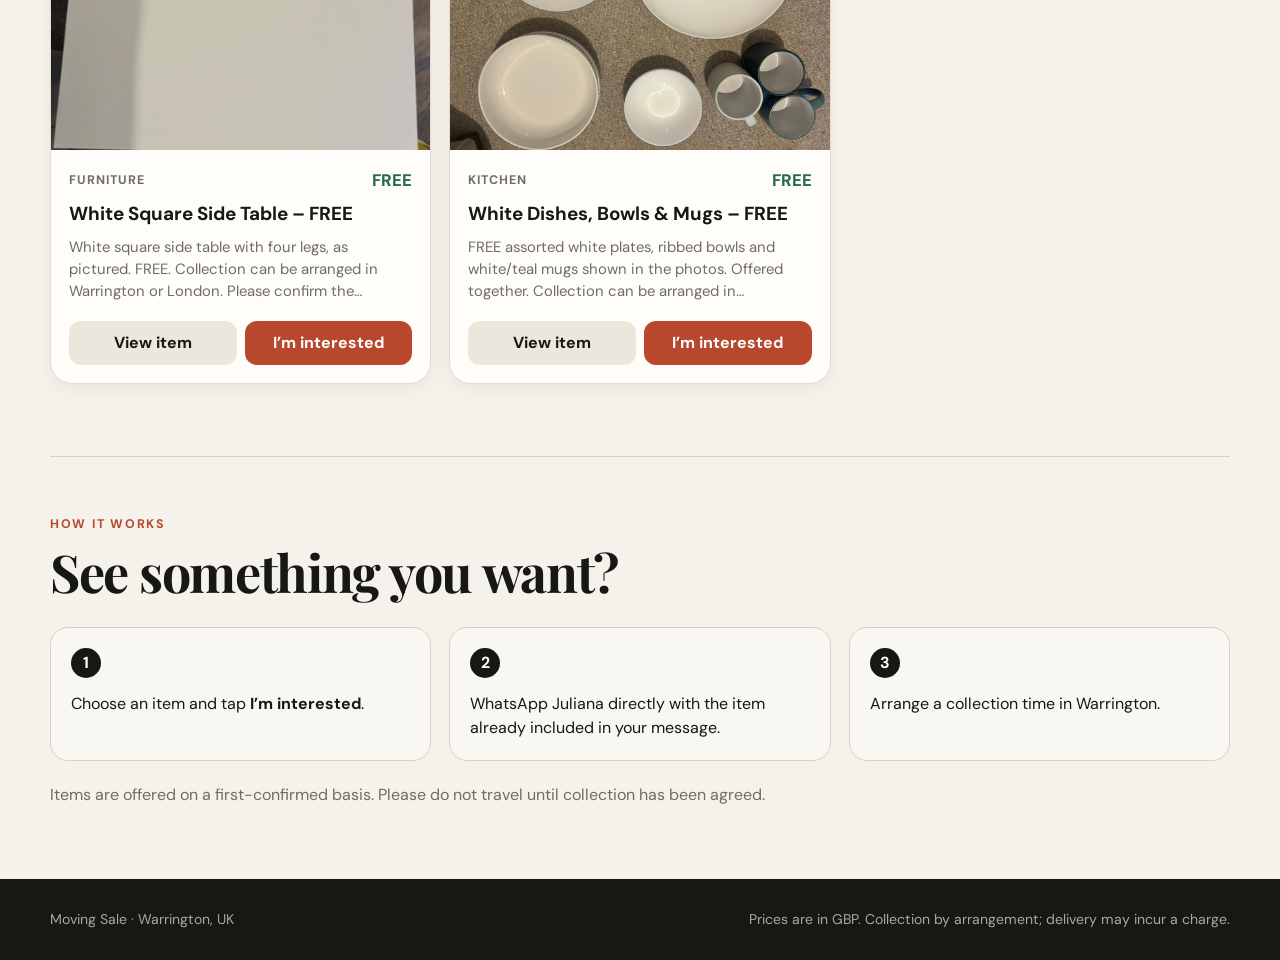
==== commit 6a9aed2d: "Refresh collection locations for free items" ====
--- a/index.html
+++ b/index.html
@@ -89,6 +89,6 @@
   <div id="toast" class="toast" role="status" aria-live="polite"></div>
 
   <script src="app.js?v=20261014-free-items" defer></script>
-  <script src="catalogue-extra.js?v=20261014-free-items" defer></script>
+  <script src="catalogue-extra.js?v=20261014-collection-both" defer></script>
 </body>
 </html>
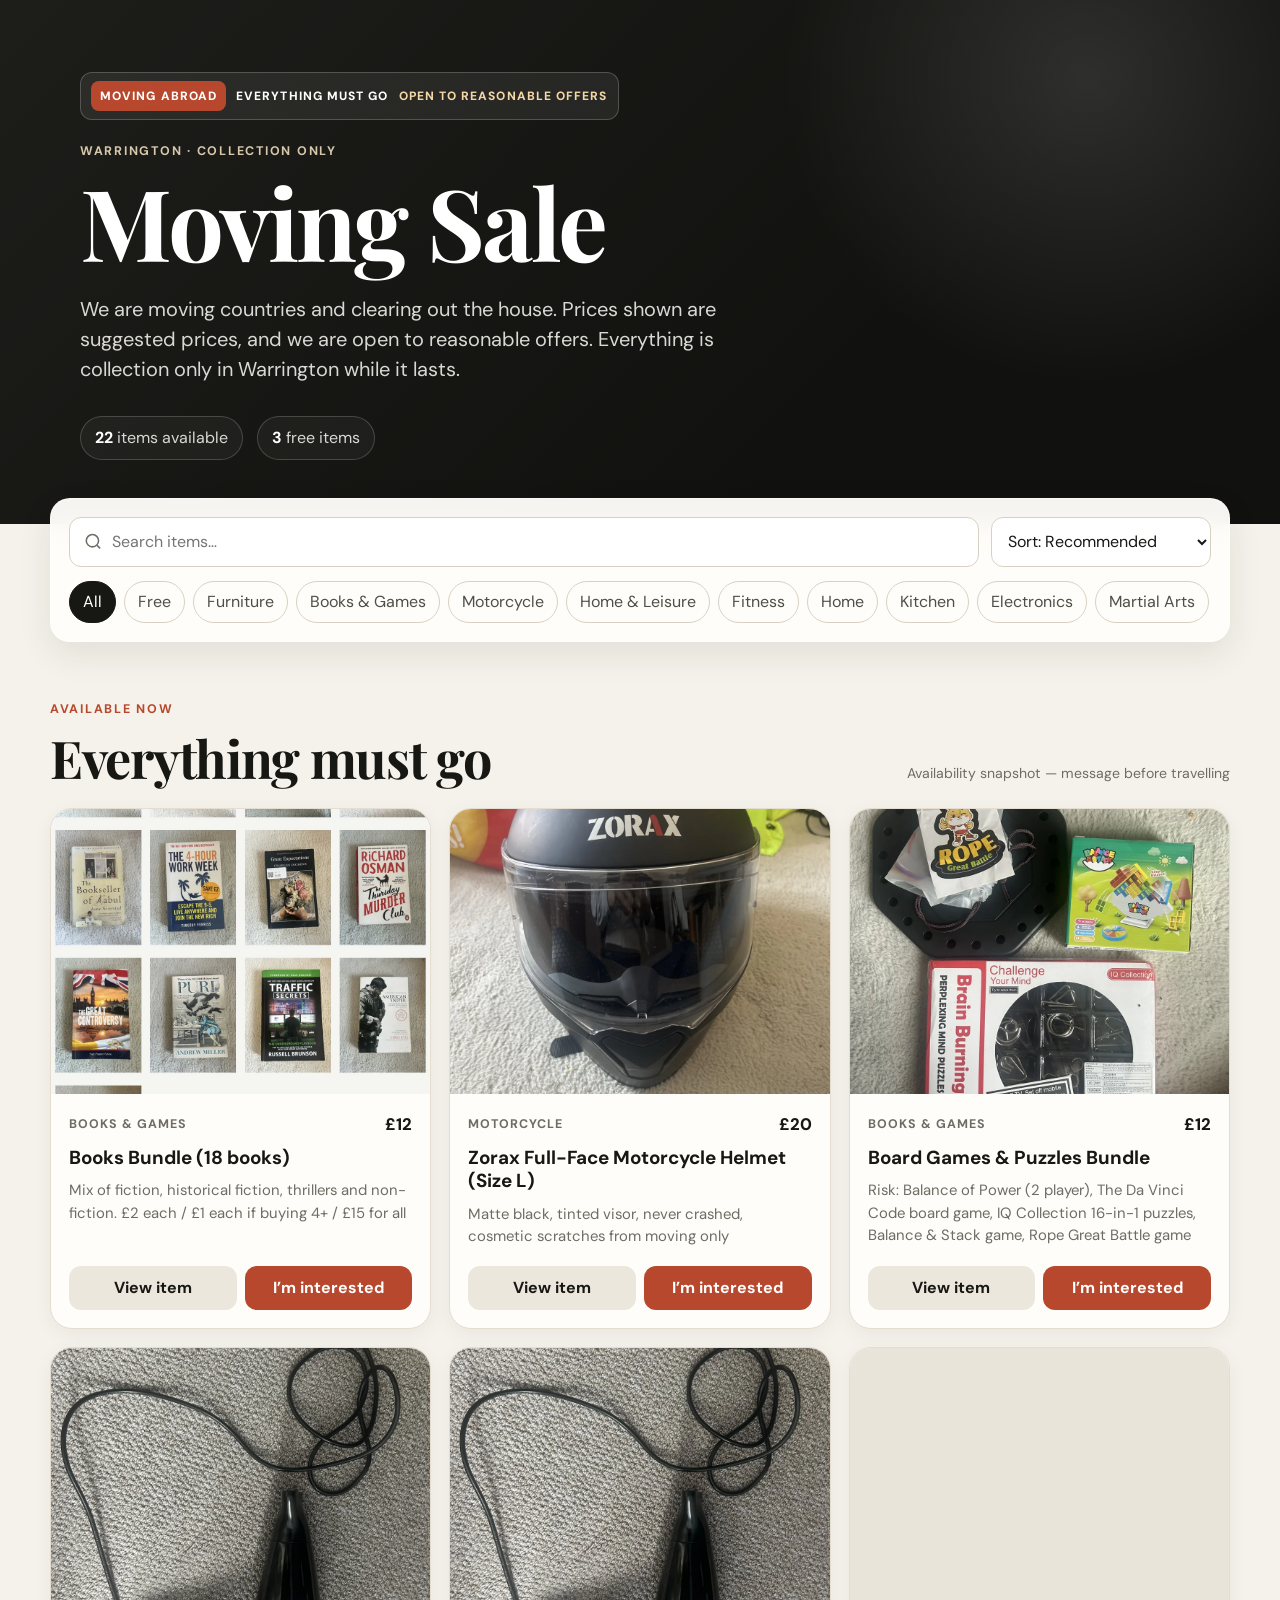
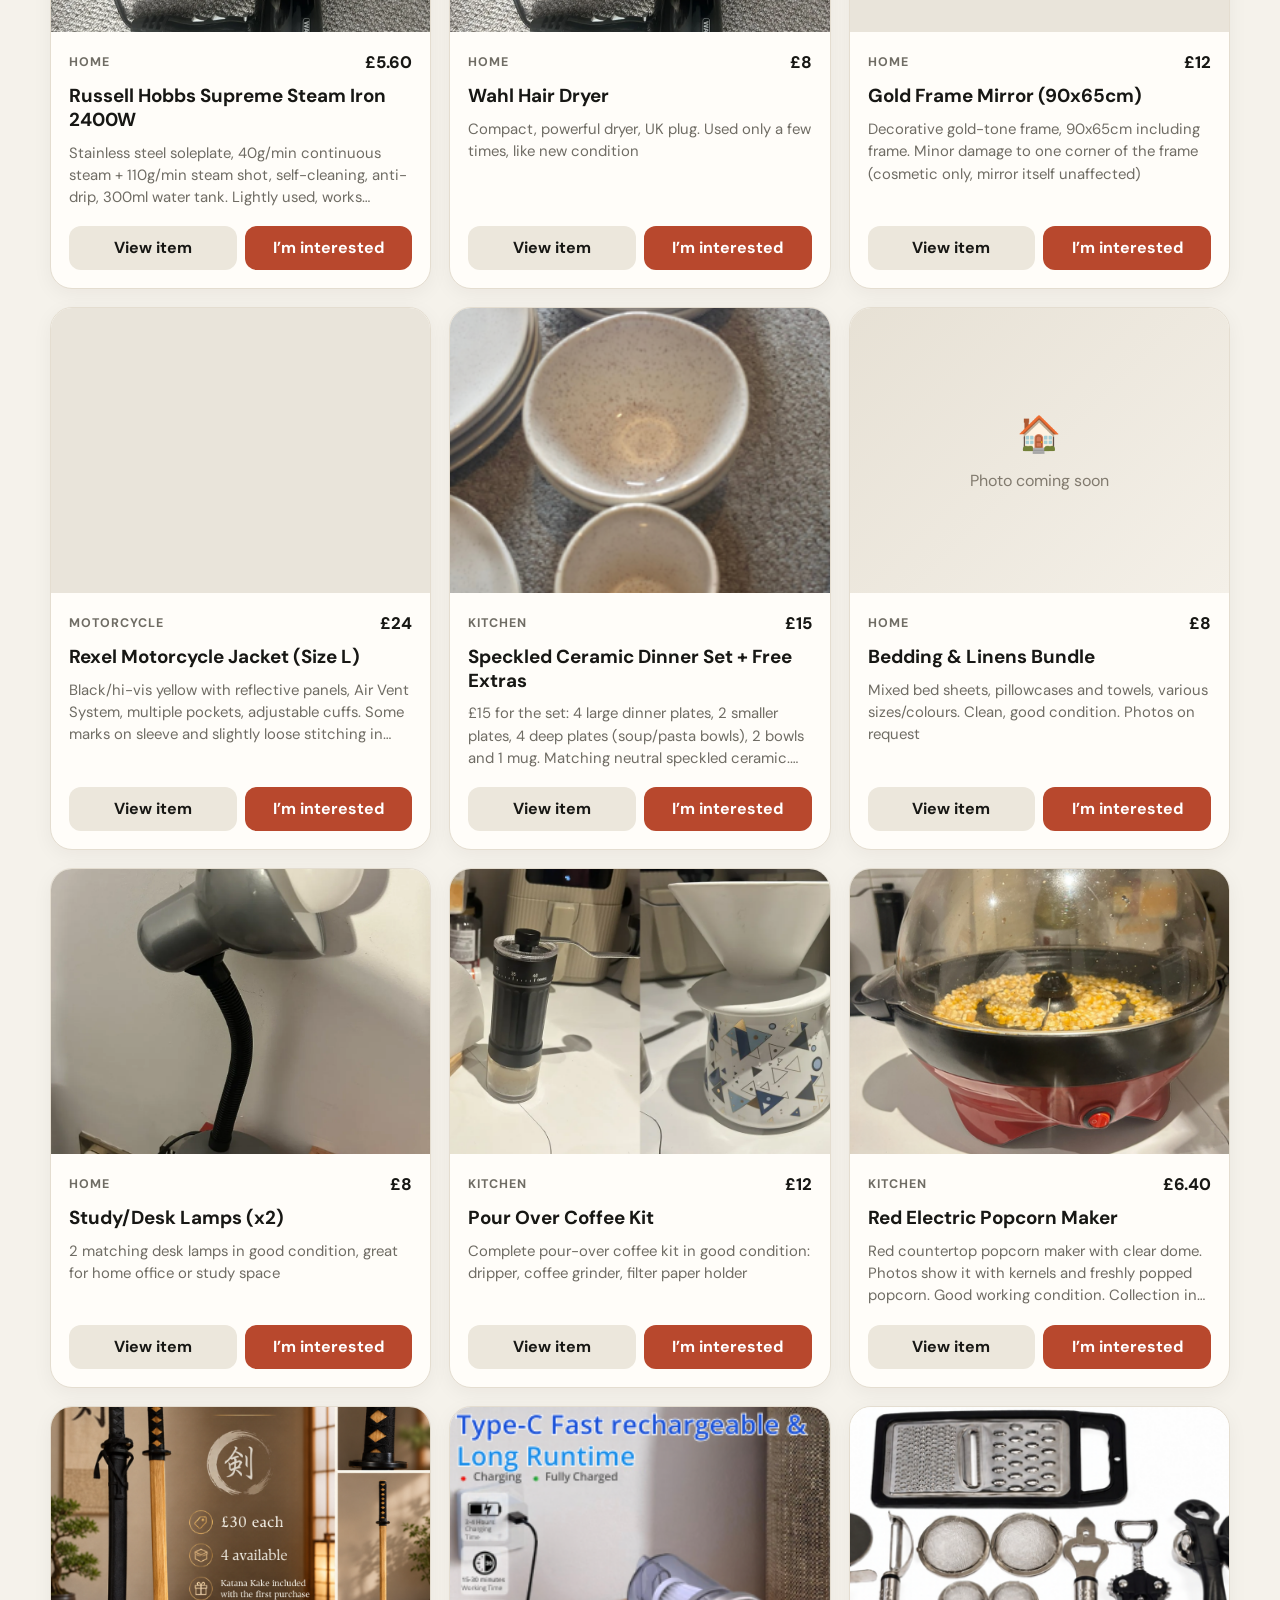
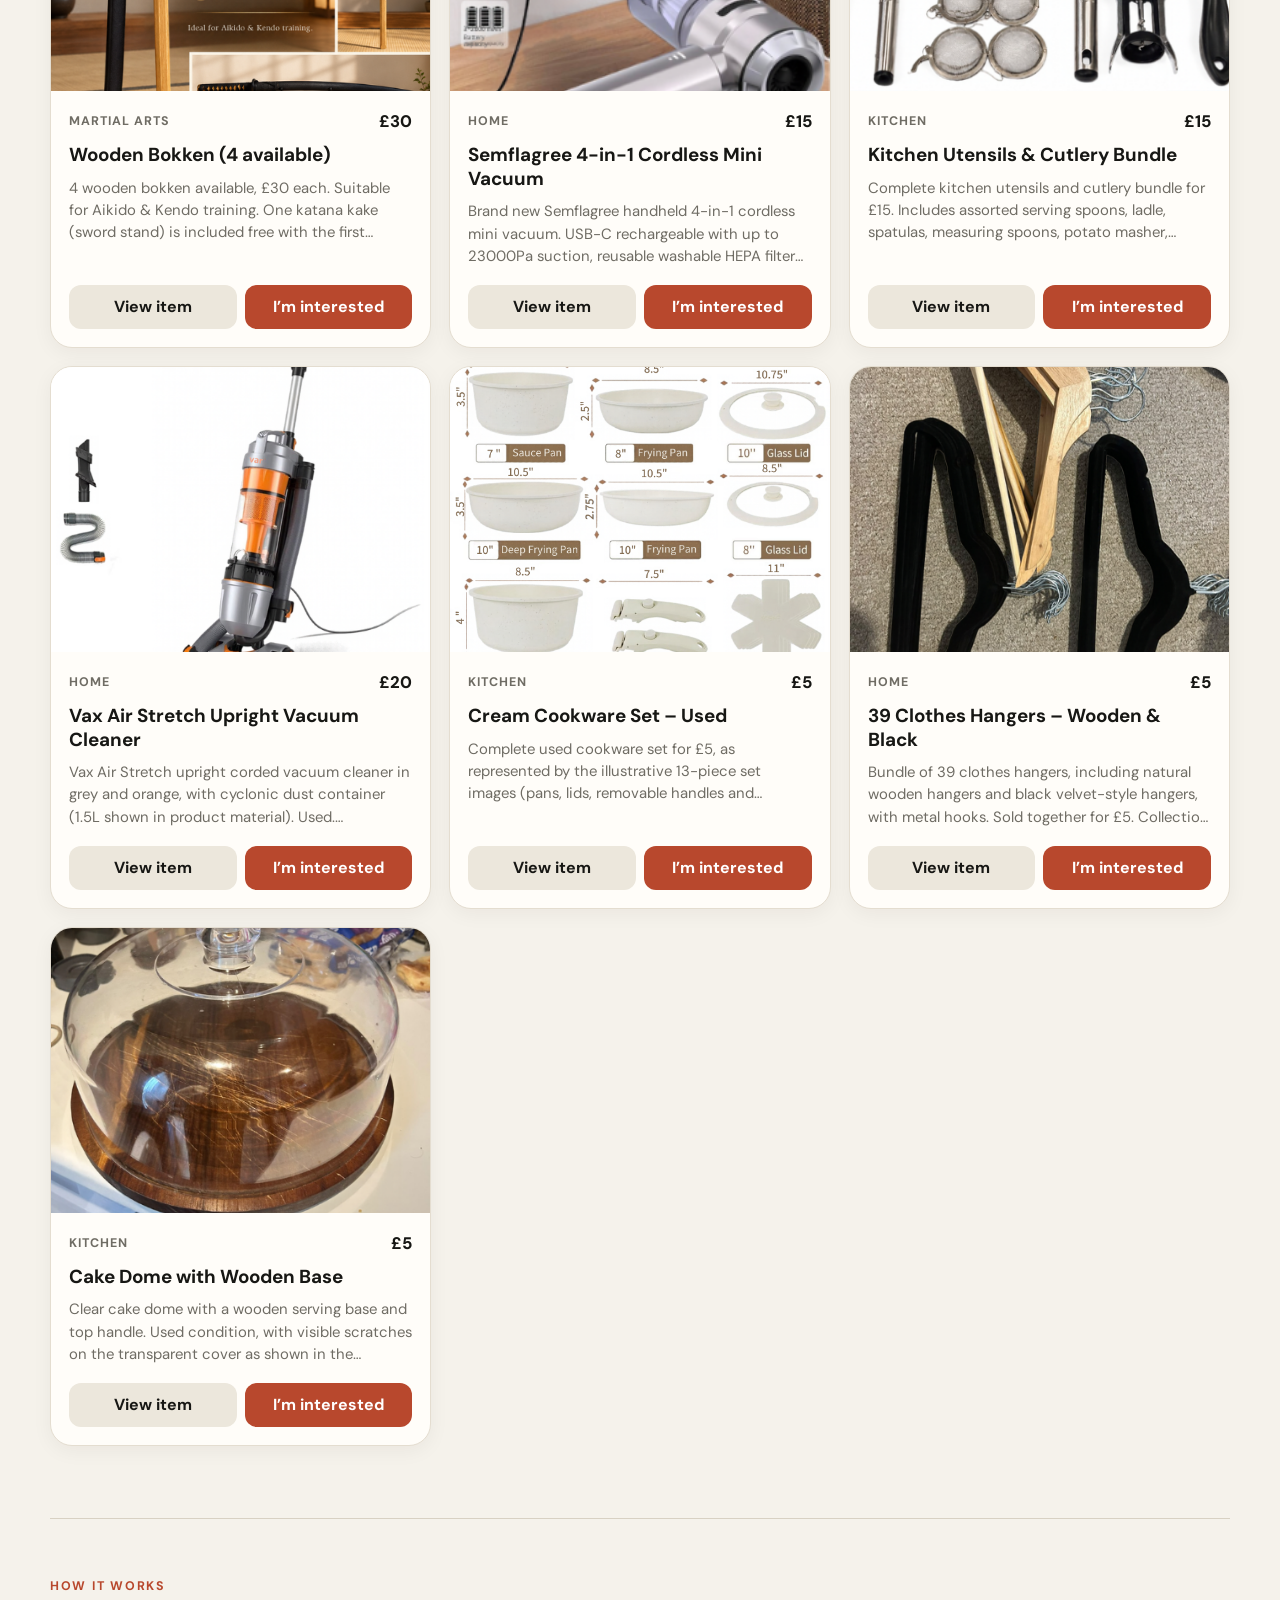
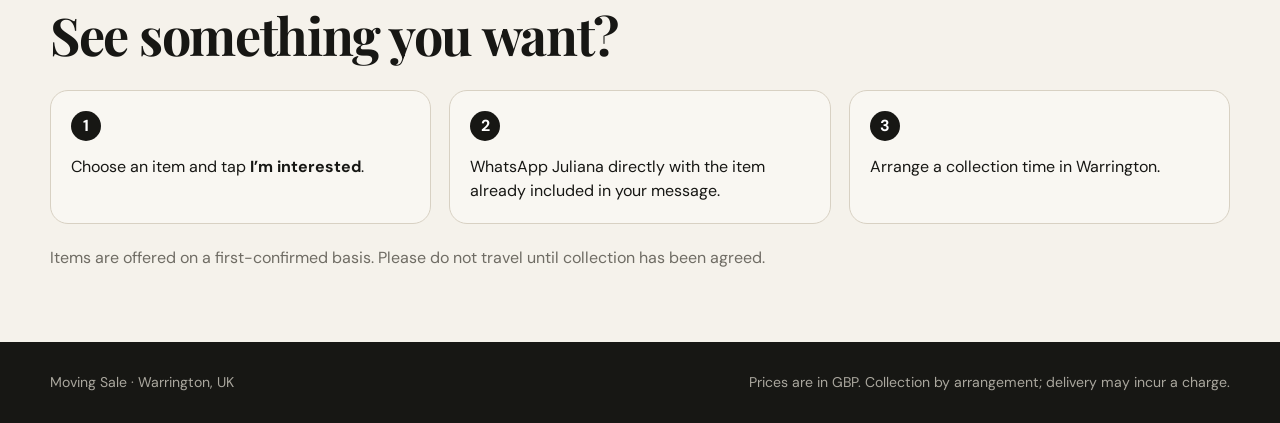
==== commit 67fe57ed: "Refresh site after projector sale and free item removal" ====
--- a/index.html
+++ b/index.html
@@ -88,7 +88,7 @@
 
   <div id="toast" class="toast" role="status" aria-live="polite"></div>
 
-  <script src="app.js?v=20261014-free-items" defer></script>
+  <script src="app.js?v=20261015-no-free-projector" defer></script>
   <script src="catalogue-extra.js?v=20261014-collection-both" defer></script>
 </body>
 </html>
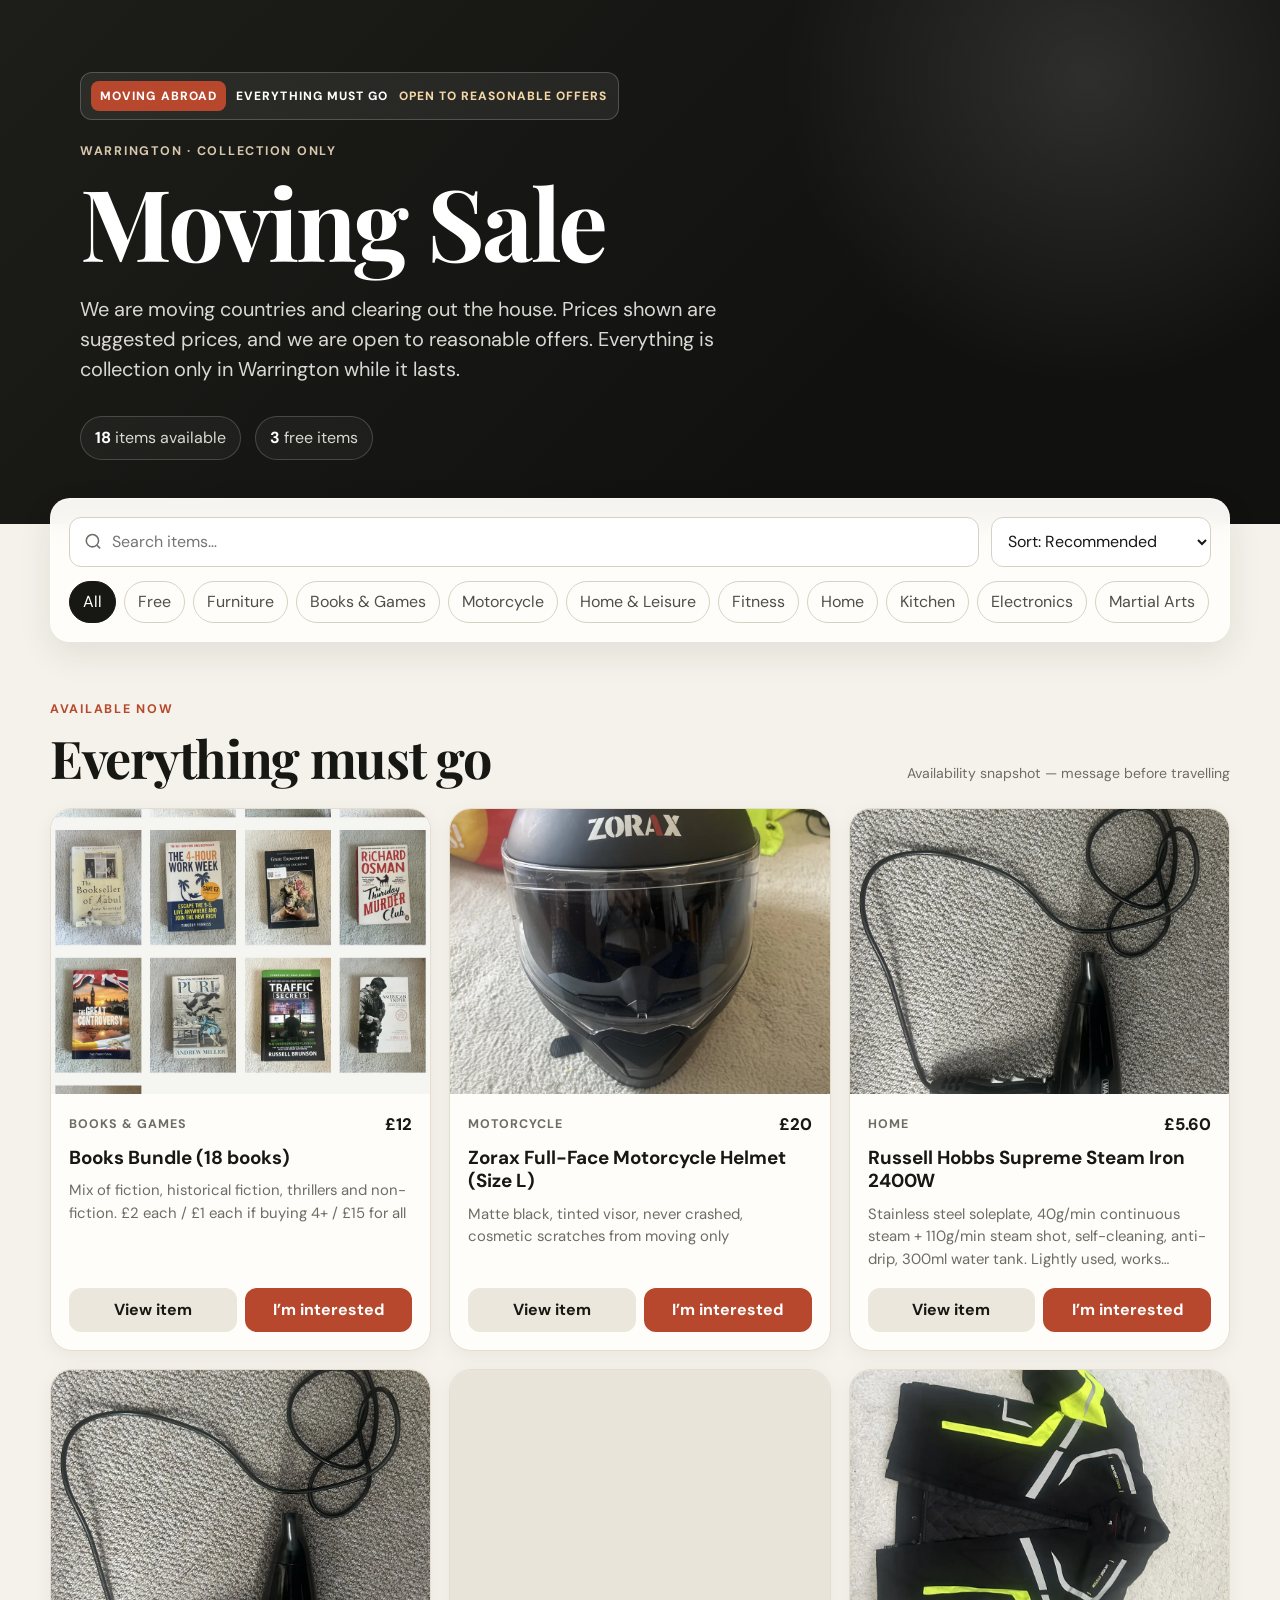
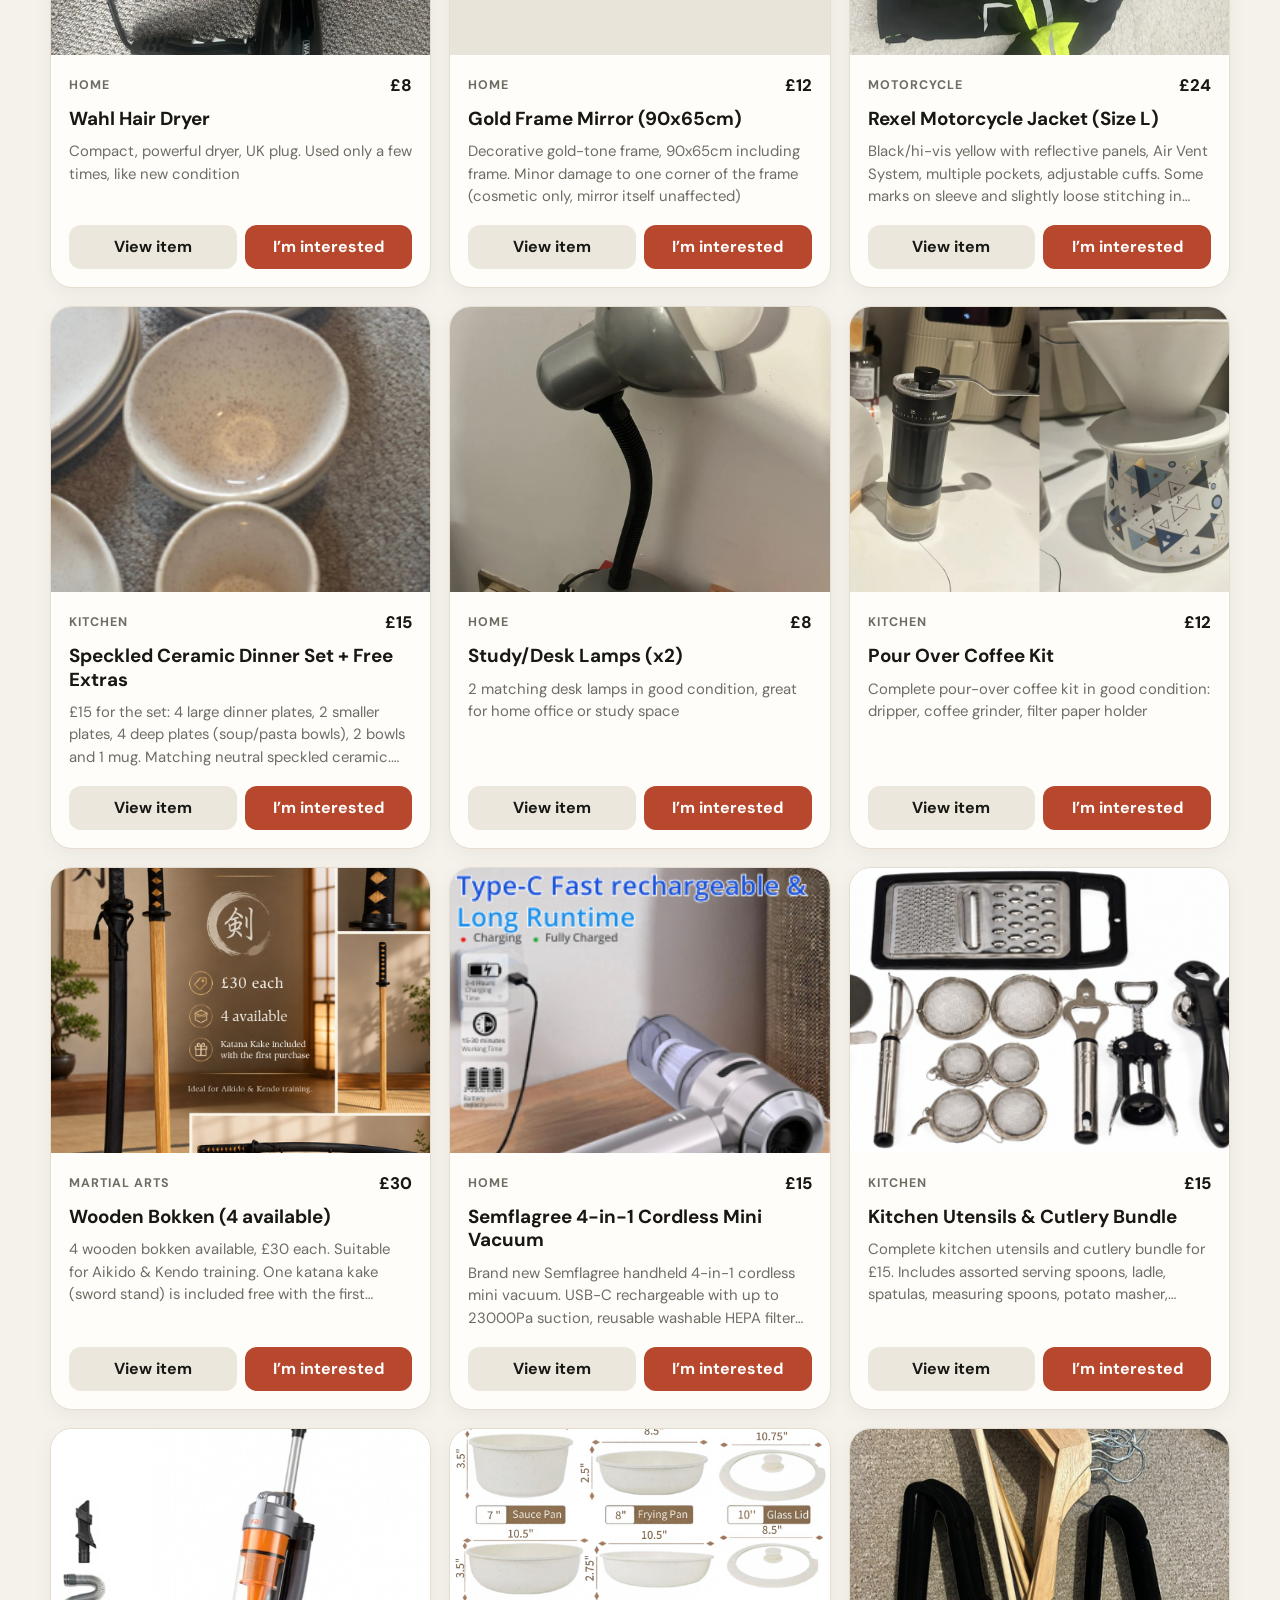
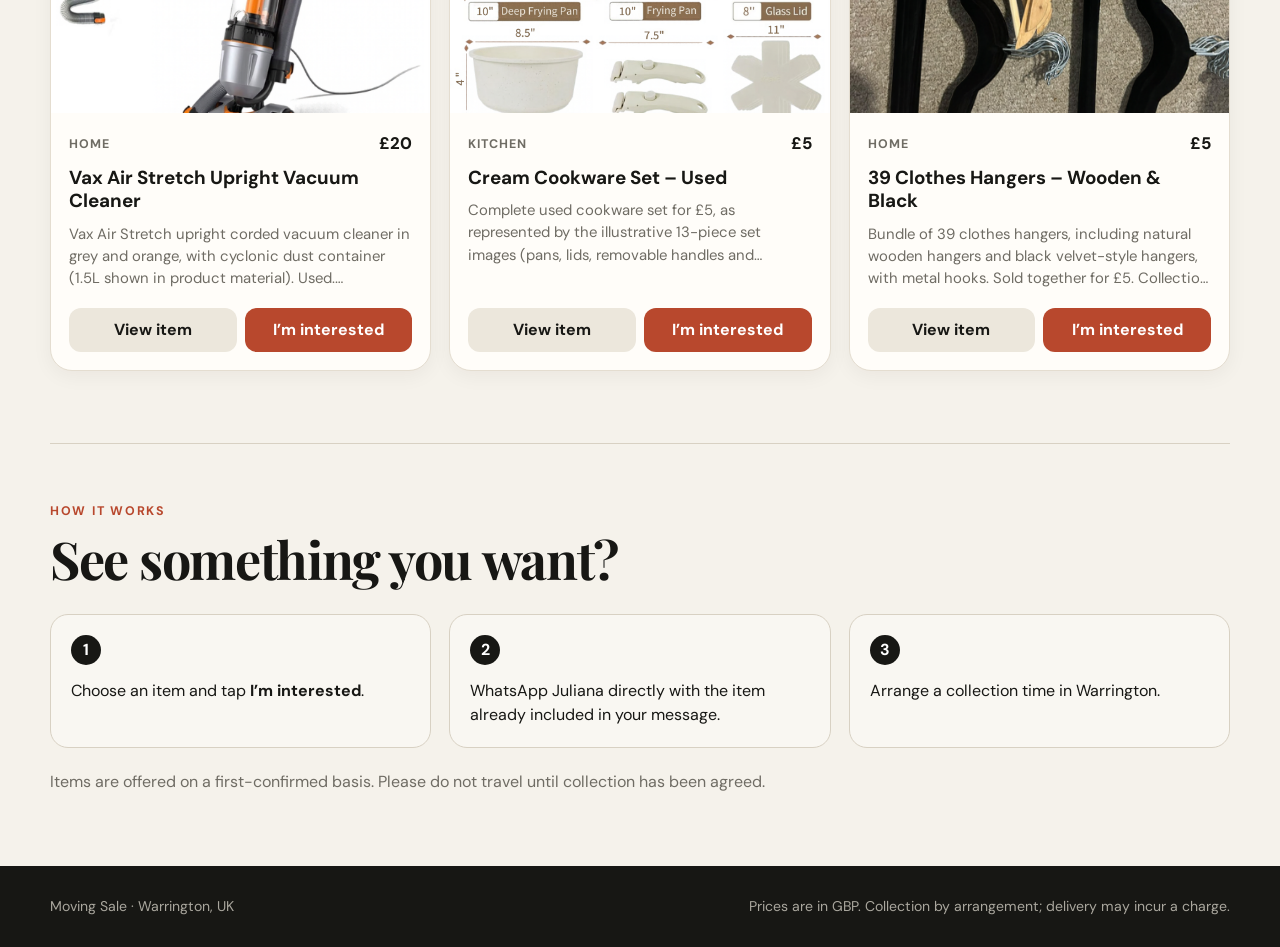
==== commit efccc14c: "Refresh catalogue after removing four items" ====
--- a/index.html
+++ b/index.html
@@ -88,7 +88,7 @@
 
   <div id="toast" class="toast" role="status" aria-live="polite"></div>
 
-  <script src="app.js?v=20261015-no-free-projector" defer></script>
+  <script src="app.js?v=20261015-remove-four" defer></script>
   <script src="catalogue-extra.js?v=20261014-collection-both" defer></script>
 </body>
 </html>
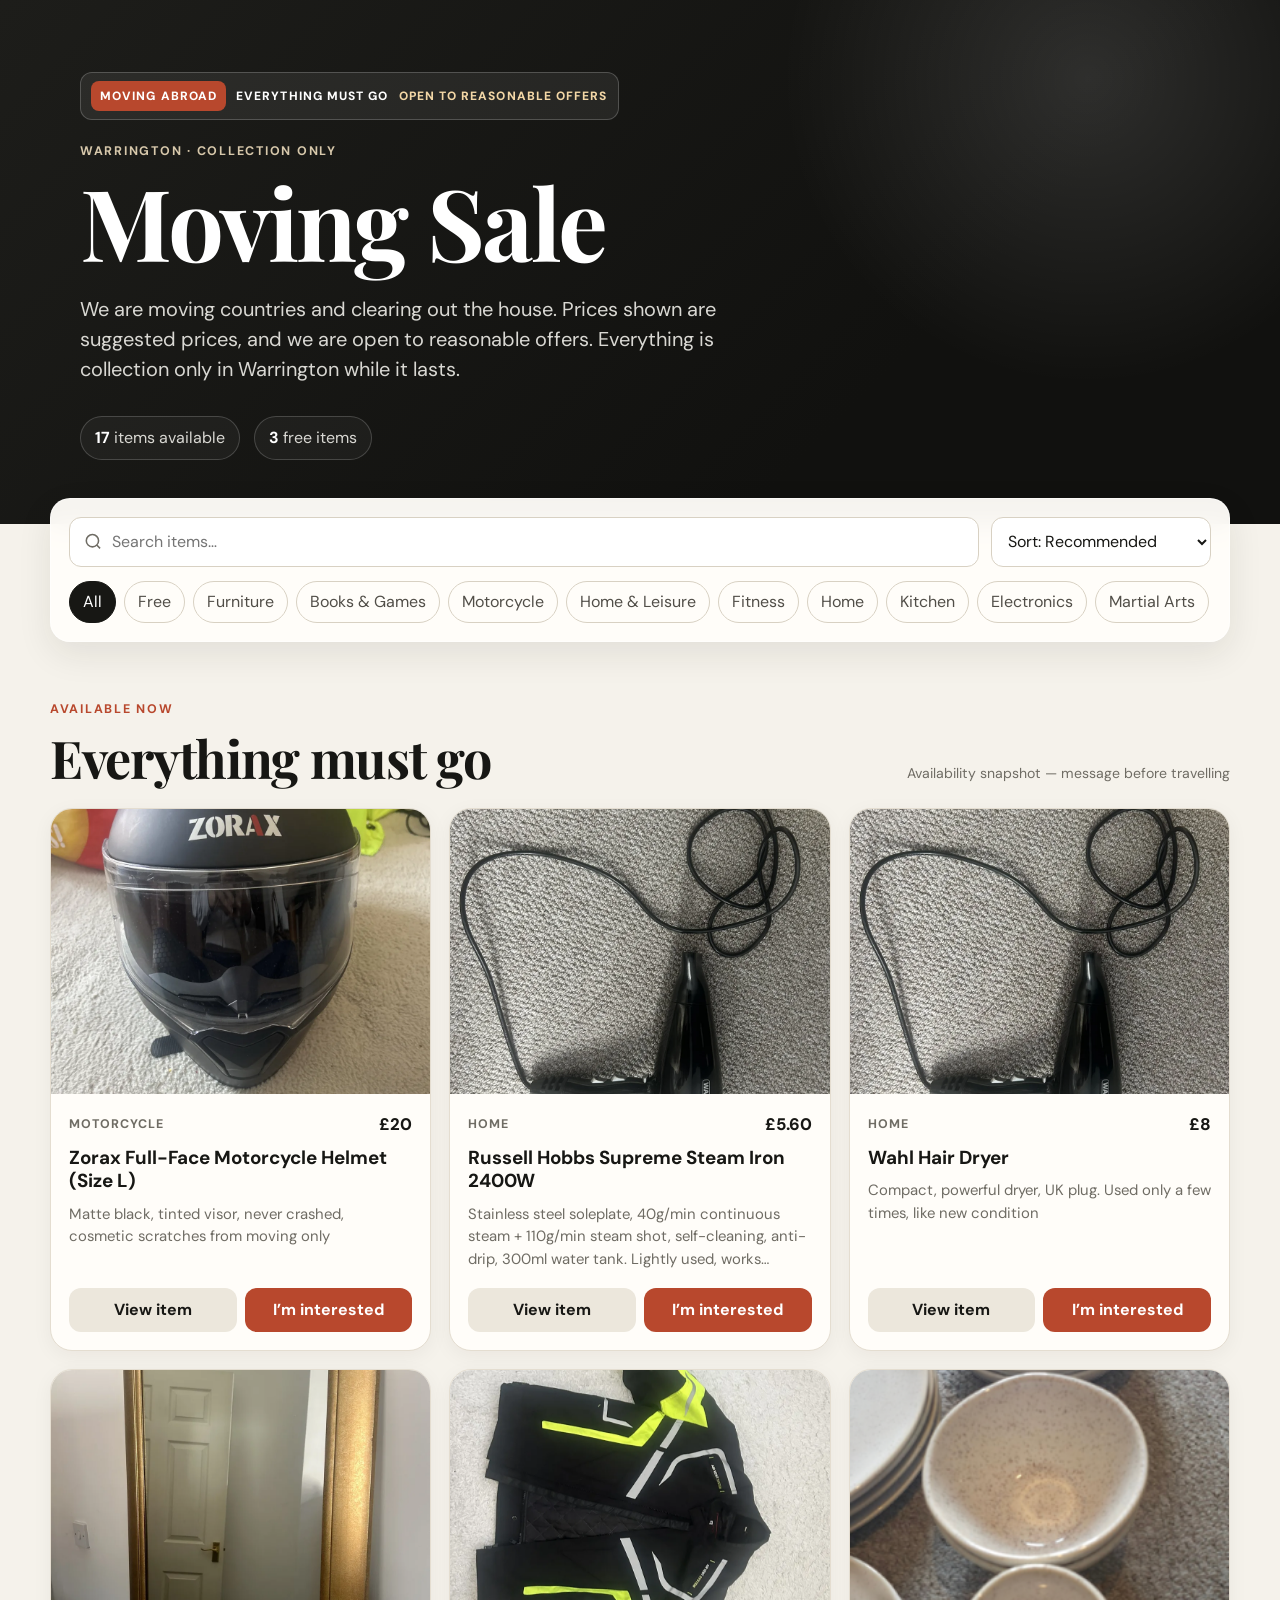
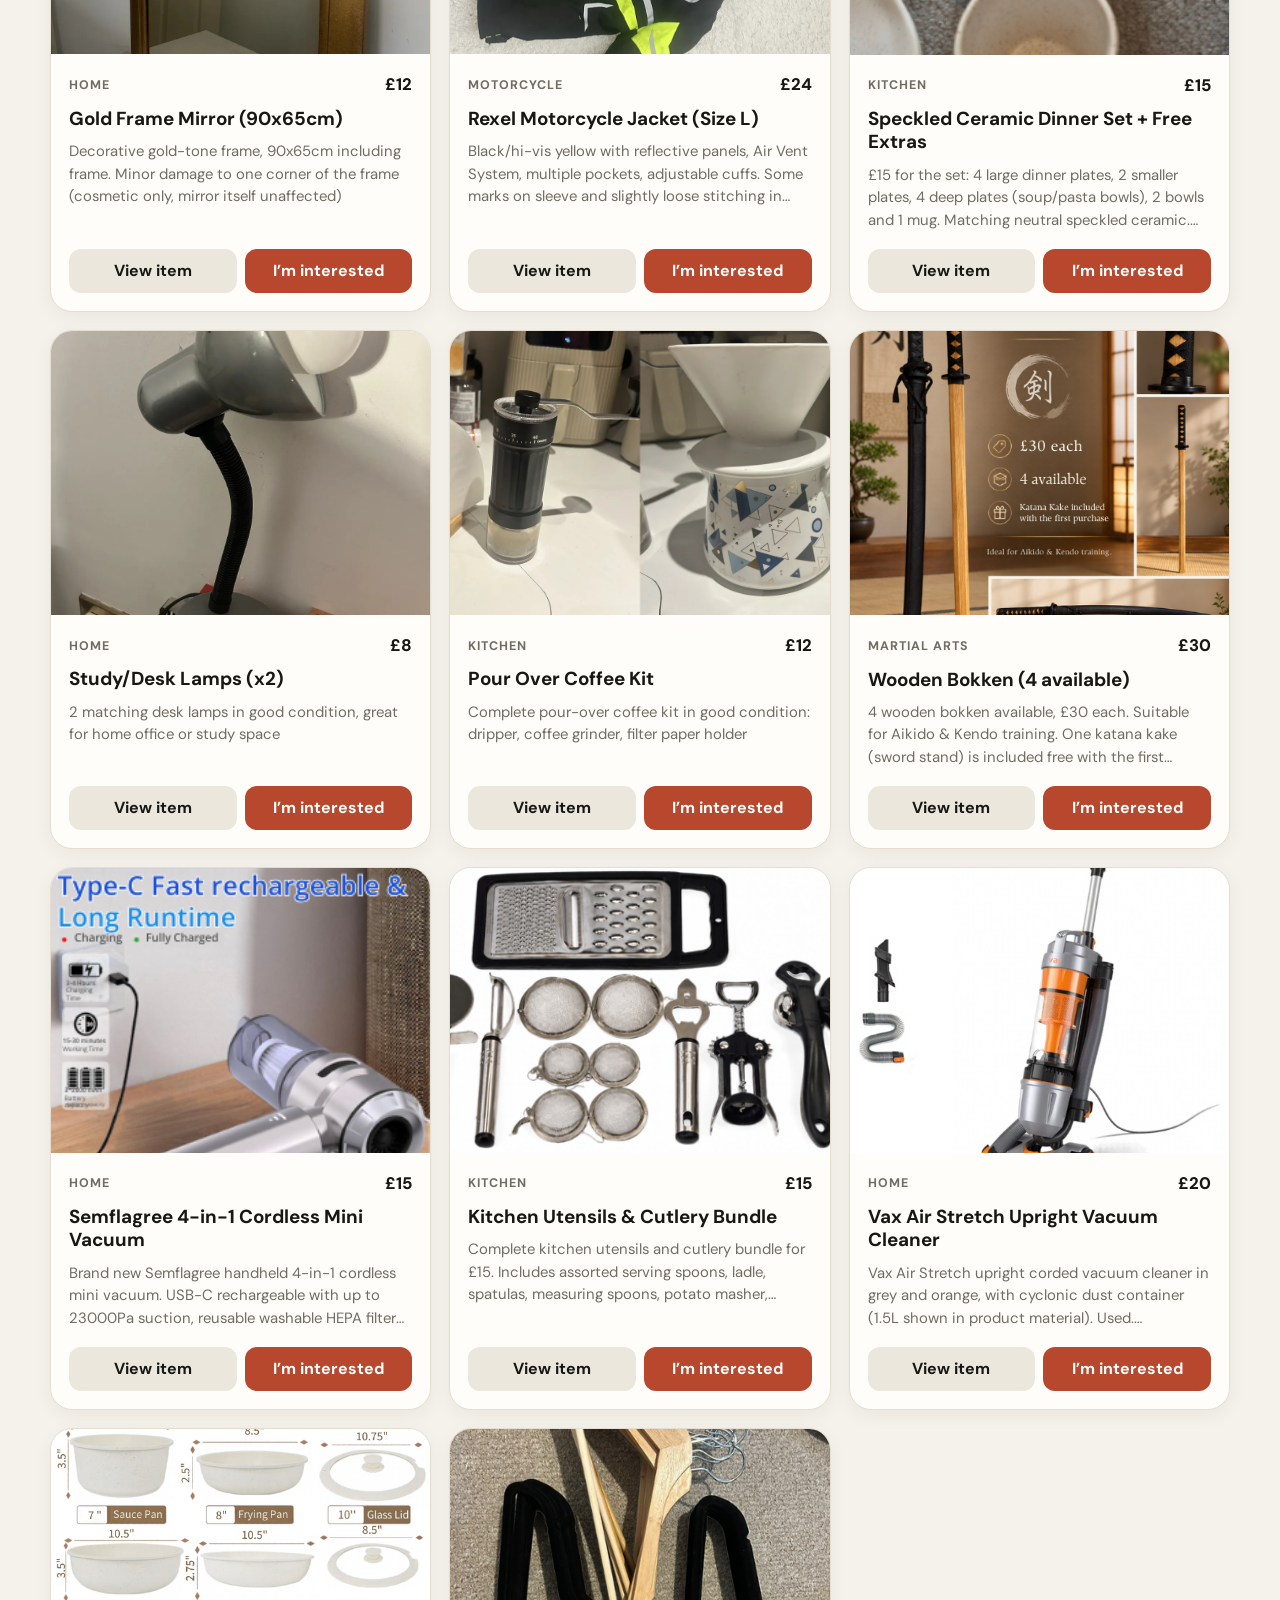
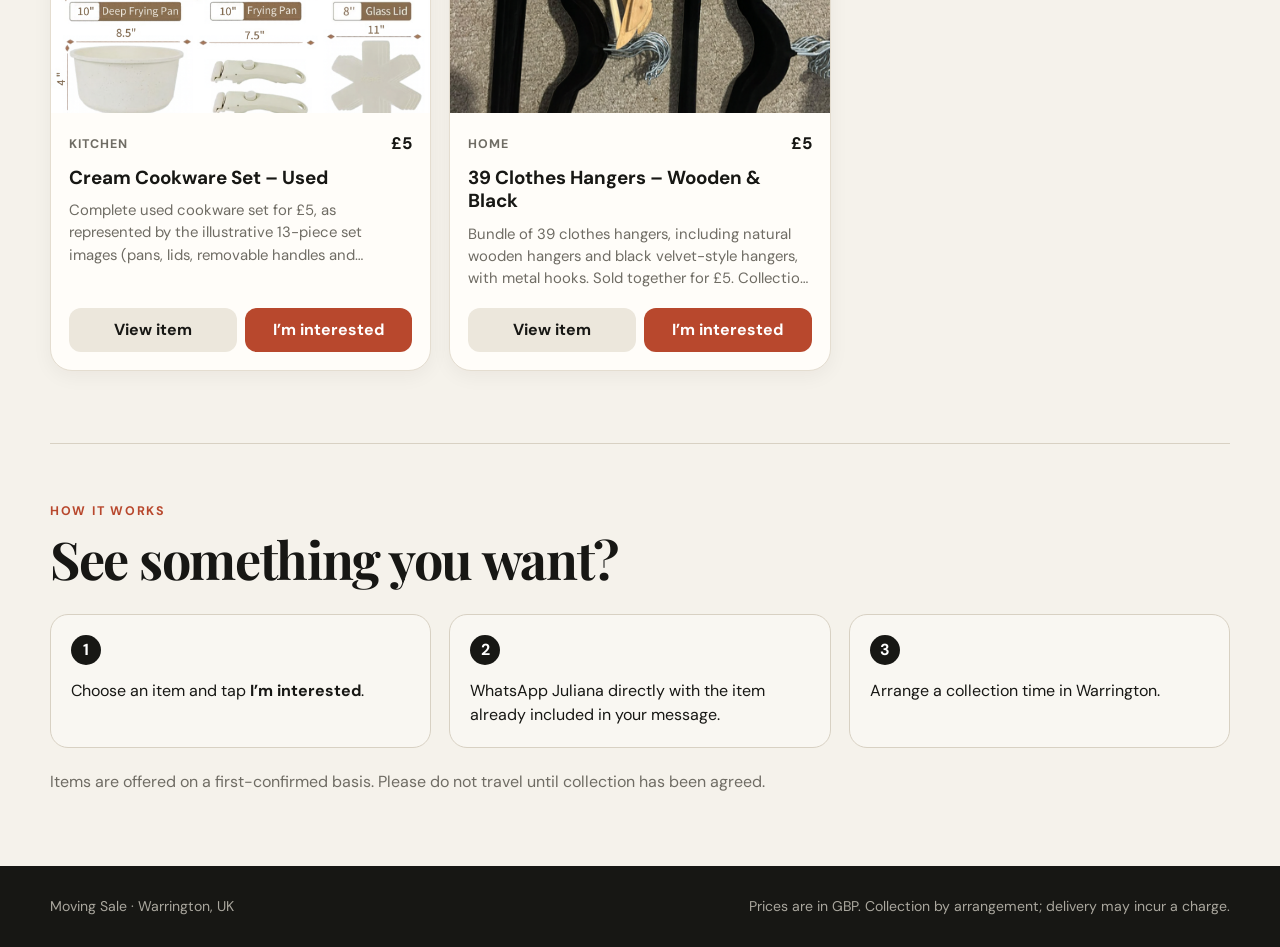
==== commit 520f7e71: "Refresh catalogue after books bundle removal" ====
--- a/index.html
+++ b/index.html
@@ -88,7 +88,7 @@
 
   <div id="toast" class="toast" role="status" aria-live="polite"></div>
 
-  <script src="app.js?v=20261015-remove-four" defer></script>
+  <script src="app.js?v=20261015-remove-books" defer></script>
   <script src="catalogue-extra.js?v=20261014-collection-both" defer></script>
 </body>
 </html>
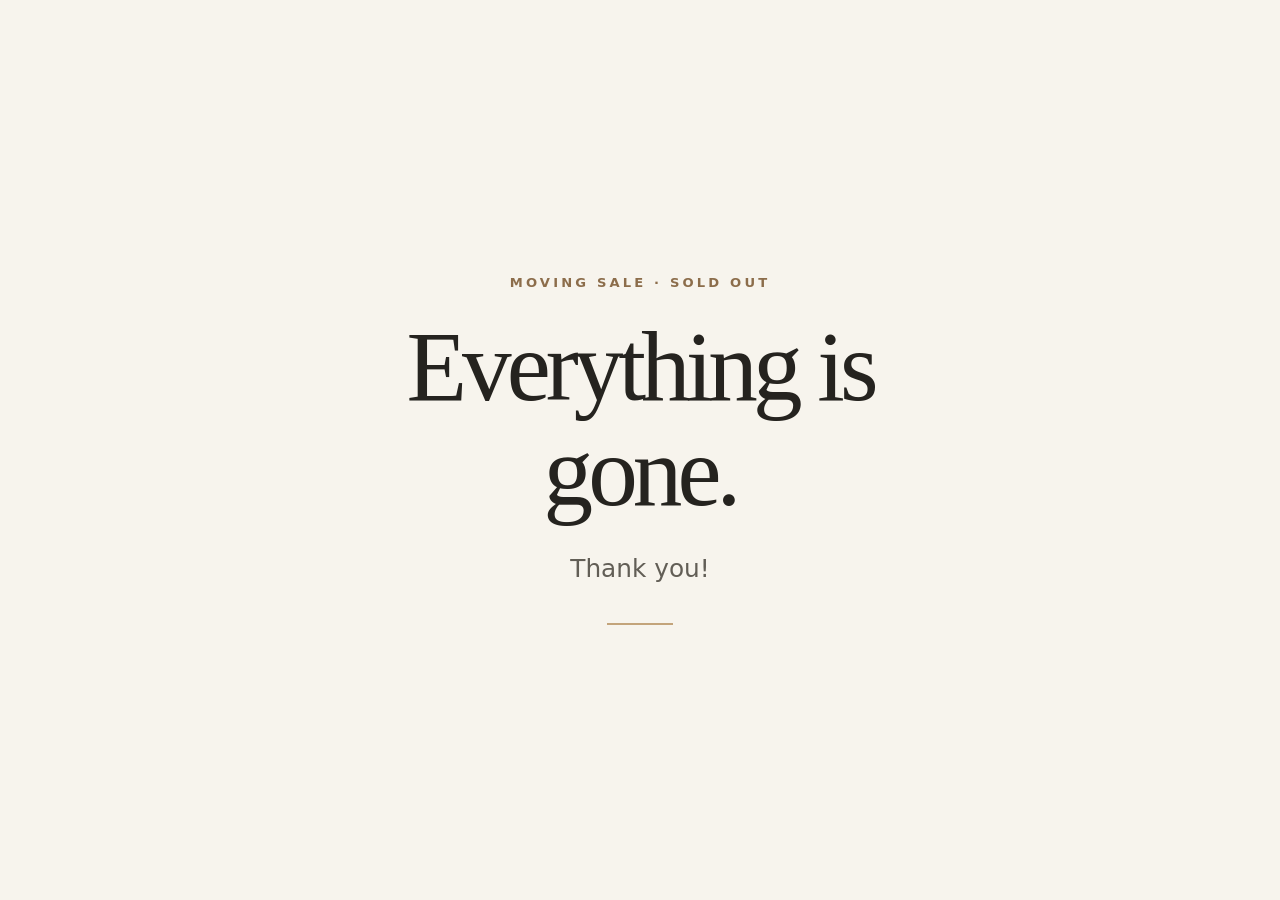
==== commit 479f7499: "Close moving sale with sold out thank-you page" ====
--- a/index.html
+++ b/index.html
@@ -1,94 +1,27 @@
 <!doctype html>
 <html lang="en">
 <head>
-  <meta charset="utf-8" />
-  <meta name="viewport" content="width=device-width, initial-scale=1" />
-  <meta name="theme-color" content="#151515" />
-  <meta name="description" content="Moving sale in Warrington. Furniture, kitchenware, home items, books and more. Collection only." />
-  <title>Moving Sale — Warrington</title>
-  <link rel="preconnect" href="https://fonts.googleapis.com">
-  <link rel="preconnect" href="https://fonts.gstatic.com" crossorigin>
-  <link href="https://fonts.googleapis.com/css2?family=DM+Sans:wght@400;500;600;700&family=Playfair+Display:wght@600;700&display=swap" rel="stylesheet">
-  <link rel="stylesheet" href="styles.css?v=20261014-carousel" />
+  <meta charset="utf-8">
+  <meta name="viewport" content="width=device-width, initial-scale=1">
+  <meta name="theme-color" content="#151515">
+  <meta name="description" content="Our moving sale has ended. Everything is gone. Thank you!">
+  <title>Moving Sale — Sold Out</title>
+  <style>
+    * { box-sizing: border-box; }
+    body { margin: 0; min-height: 100vh; min-height: 100dvh; display: grid; place-items: center; padding: 28px; background: #f7f4ed; color: #25231f; font-family: system-ui, -apple-system, "Segoe UI", sans-serif; text-align: center; }
+    main { width: 100%; max-width: 640px; }
+    .eyebrow { font-size: 0.82rem; font-weight: 700; letter-spacing: 0.24em; text-transform: uppercase; color: #8c6d4b; margin-bottom: 24px; }
+    h1 { font-family: Georgia, "Times New Roman", serif; font-weight: 500; font-size: clamp(3.4rem, 11vw, 6.2rem); line-height: 1.06; letter-spacing: -0.05em; margin: 0 0 26px; }
+    p { margin: 0; font-size: clamp(1.15rem, 3.5vw, 1.55rem); line-height: 1.5; color: #625e56; }
+    .rule { width: 66px; height: 2px; margin: 36px auto 0; background: #c3a47b; }
+  </style>
 </head>
 <body>
-  <header class="hero">
-    <div class="hero__inner">
-      <div class="sale-banner" aria-label="Moving sale notice">
-        <span class="sale-banner__flag">MOVING ABROAD</span>
-        <span>EVERYTHING MUST GO</span>
-        <span class="sale-banner__offer">OPEN TO REASONABLE OFFERS</span>
-      </div>
-      <p class="eyebrow">WARRINGTON · COLLECTION ONLY</p>
-      <h1>Moving Sale</h1>
-      <p class="hero__copy">We are moving countries and clearing out the house. Prices shown are suggested prices, and we are open to reasonable offers. Everything is collection only in Warrington while it lasts.</p>
-      <div class="hero__stats" aria-label="Sale summary">
-        <span><strong id="itemCount">0</strong> items available</span>
-        <span><strong id="freeCount">0</strong> free items</span>
-      </div>
-    </div>
-  </header>
-
   <main>
-    <section class="toolbar" aria-label="Catalogue controls">
-      <div class="toolbar__top">
-        <label class="search">
-          <span class="sr-only">Search items</span>
-          <svg viewBox="0 0 24 24" aria-hidden="true"><path d="m21 21-4.35-4.35m2.35-5.65A8 8 0 1 1 3 11a8 8 0 0 1 16 0Z"/></svg>
-          <input id="searchInput" type="search" placeholder="Search items…" autocomplete="off" />
-        </label>
-        <select id="sortSelect" aria-label="Sort items">
-          <option value="default">Sort: Recommended</option>
-          <option value="priceAsc">Price: low to high</option>
-          <option value="priceDesc">Price: high to low</option>
-          <option value="name">Name: A–Z</option>
-        </select>
-      </div>
-      <div id="filterBar" class="filters" aria-label="Filter by category"></div>
-    </section>
-
-    <section class="catalogue-wrap">
-      <div class="catalogue-head">
-        <div>
-          <p class="section-kicker">AVAILABLE NOW</p>
-          <h2>Everything must go</h2>
-        </div>
-        <p id="syncStatus" class="sync-status">Checking live availability…</p>
-      </div>
-      <div id="productGrid" class="product-grid" aria-live="polite"></div>
-      <div id="emptyState" class="empty-state" hidden>
-        <p>No items match that search.</p>
-        <button id="resetFilters" class="text-button">Show everything</button>
-      </div>
-    </section>
-
-    <section class="how-it-works">
-      <div>
-        <p class="section-kicker">HOW IT WORKS</p>
-        <h2>See something you want?</h2>
-      </div>
-      <div class="steps">
-        <article><span>1</span><p>Choose an item and tap <strong>I’m interested</strong>.</p></article>
-        <article><span>2</span><p>WhatsApp Juliana directly with the item already included in your message.</p></article>
-        <article><span>3</span><p>Arrange a collection time in Warrington.</p></article>
-      </div>
-      <p class="small-note">Items are offered on a first-confirmed basis. Please do not travel until collection has been agreed.</p>
-    </section>
+    <div class="eyebrow">Moving Sale · Sold Out</div>
+    <h1>Everything is gone.</h1>
+    <p>Thank you!</p>
+    <div class="rule" aria-hidden="true"></div>
   </main>
-
-  <footer>
-    <p>Moving Sale · Warrington, UK</p>
-    <p>Prices are in GBP. Collection by arrangement; delivery may incur a charge.</p>
-  </footer>
-
-  <dialog id="itemDialog" class="item-dialog">
-    <button id="dialogClose" class="dialog-close" aria-label="Close">×</button>
-    <div id="dialogContent"></div>
-  </dialog>
-
-  <div id="toast" class="toast" role="status" aria-live="polite"></div>
-
-  <script src="app.js?v=20261015-remove-books" defer></script>
-  <script src="catalogue-extra.js?v=20261014-collection-both" defer></script>
 </body>
 </html>
